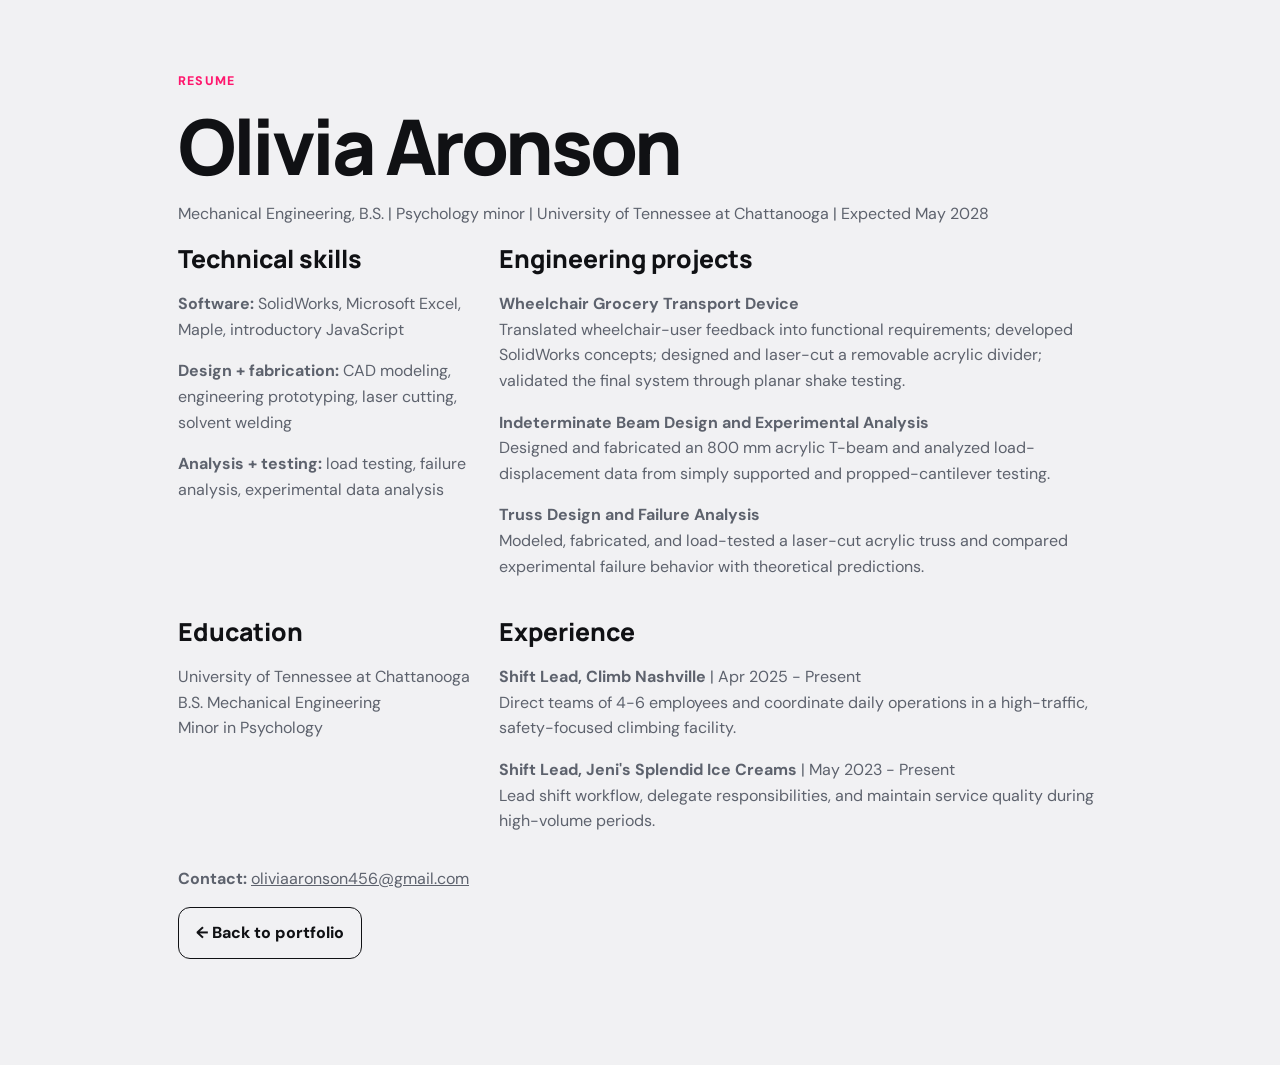
==== resume.html @ 7c4dc5d9 "Add portfolio resume page" ====
<!doctype html><html lang="en"><head><meta charset="utf-8"><meta name="viewport" content="width=device-width,initial-scale=1"><title>Resume | Olivia Aronson</title><link rel="preconnect" href="https://fonts.googleapis.com"><link rel="preconnect" href="https://fonts.gstatic.com" crossorigin><link href="https://fonts.googleapis.com/css2?family=DM+Sans:wght@400;500;600;700&family=Manrope:wght@500;600;700;800&display=swap" rel="stylesheet"><link rel="stylesheet" href="styles.css"></head><body><main class="page-shell"><p class="meta">Resume</p><h1>Olivia Aronson</h1><p>Mechanical Engineering, B.S. | Psychology minor | University of Tennessee at Chattanooga | Expected May 2028</p><div class="resume-grid"><section><h2>Technical skills</h2><p><b>Software:</b> SolidWorks, Microsoft Excel, Maple, introductory JavaScript</p><p><b>Design + fabrication:</b> CAD modeling, engineering prototyping, laser cutting, solvent welding</p><p><b>Analysis + testing:</b> load testing, failure analysis, experimental data analysis</p></section><section><h2>Engineering projects</h2><p><b>Wheelchair Grocery Transport Device</b><br>Translated wheelchair-user feedback into functional requirements; developed SolidWorks concepts; designed and laser-cut a removable acrylic divider; validated the final system through planar shake testing.</p><p><b>Indeterminate Beam Design and Experimental Analysis</b><br>Designed and fabricated an 800 mm acrylic T-beam and analyzed load-displacement data from simply supported and propped-cantilever testing.</p><p><b>Truss Design and Failure Analysis</b><br>Modeled, fabricated, and load-tested a laser-cut acrylic truss and compared experimental failure behavior with theoretical predictions.</p></section><section><h2>Education</h2><p>University of Tennessee at Chattanooga<br>B.S. Mechanical Engineering<br>Minor in Psychology</p></section><section><h2>Experience</h2><p><b>Shift Lead, Climb Nashville</b> | Apr 2025 - Present<br>Direct teams of 4-6 employees and coordinate daily operations in a high-traffic, safety-focused climbing facility.</p><p><b>Shift Lead, Jeni's Splendid Ice Creams</b> | May 2023 - Present<br>Lead shift workflow, delegate responsibilities, and maintain service quality during high-volume periods.</p></section></div><p><b>Contact:</b> <a href="mailto:oliviaaronson456@gmail.com">oliviaaronson456@gmail.com</a></p><p><a class="button secondary" href="index.html">← Back to portfolio</a></p></main></body></html>
---- styles.css ----
:root{--pink:#ff176d;--pink-dark:#d80055;--ink:#101114;--muted:#5d626d;--paper:#f1f1f3;--card:#fff;--line:#c9cbd1;--night:#14151a;--shadow:0 12px 34px rgba(22,22,28,.12);--radius:24px;--rail:126px}
*{box-sizing:border-box}html{scroll-behavior:smooth}body{margin:0;background:var(--paper);color:var(--ink);font:400 16px/1.6 "DM Sans",sans-serif}body.dark{--ink:#f7f7f8;--muted:#b6b7bd;--paper:#17181d;--card:#222329;--line:#3a3c44;--shadow:0 12px 36px rgba(0,0,0,.28)}img{display:block;max-width:100%}a{color:inherit}button{font:inherit}.skip{position:fixed;left:140px;top:-100px;background:#fff;padding:10px 16px;z-index:100}.skip:focus{top:10px}.rail{position:fixed;inset:0 auto 0 0;width:var(--rail);background:var(--pink);padding:24px 14px;display:flex;flex-direction:column;align-items:center;z-index:20;border-right:1px solid rgba(0,0,0,.18)}.mark{width:66px;height:66px;border-radius:19px;background:#fff;color:var(--pink);display:grid;place-items:center;font-family:Manrope,sans-serif;font-size:1.55rem;font-weight:800;text-decoration:none;box-shadow:0 7px 20px rgba(75,0,25,.18)}.rail nav{display:grid;width:100%;gap:7px;margin:auto 0}.rail nav a{border-radius:13px;padding:11px 5px;text-decoration:none;text-align:center;font-size:.74rem;font-weight:700;transition:.2s}.rail nav a span{display:block;font-size:.61rem;opacity:.63}.rail nav a:hover,.rail nav a.active,.rail nav a:focus-visible{background:#fff;color:#111}.theme-button{border:0;background:rgba(255,255,255,.22);color:#fff;border-radius:50%;width:40px;height:40px;cursor:pointer;font-size:1.25rem}.site-shell{margin-left:var(--rail)}.topline{height:72px;background:var(--card);border-bottom:1px solid var(--line);display:grid;grid-template-columns:1fr auto 1fr;align-items:center;padding:0 clamp(24px,5vw,76px);position:sticky;top:0;z-index:10}.topline a{text-decoration:none;font-weight:800}.topline p,.topline span{margin:0;font-size:.85rem;color:var(--muted)}.topline span{text-align:right}.section{width:min(1180px,calc(100% - 70px));margin:auto;padding:92px 0;scroll-margin-top:70px}.hero{min-height:calc(100vh - 72px);padding-top:70px;display:grid;grid-template-columns:1.25fr .75fr;grid-template-rows:1fr auto;gap:38px 70px;align-items:center}.kicker{text-transform:uppercase;letter-spacing:.14em;font-size:.73rem;font-weight:800;color:var(--pink);margin:0 0 13px}.hero h1,.section h2,.feature-card h3,.small-card h3{font-family:Manrope,sans-serif;letter-spacing:-.045em;line-height:1.04;margin:0}.hero h1{font-size:clamp(3rem,6.5vw,6.5rem);max-width:870px}.hero h1 em{color:var(--pink);font-style:normal}.hero-text{font-size:1.17rem;max-width:760px;color:var(--muted);margin:25px 0}.button-row{display:flex;gap:11px;flex-wrap:wrap;align-items:center;margin-top:25px}.button{display:inline-flex;align-items:center;gap:13px;padding:12px 17px;border-radius:12px;text-decoration:none;font-weight:800;border:1px solid var(--ink);cursor:pointer}.button.primary{background:var(--ink);color:var(--paper)}.button.secondary{background:transparent;color:var(--ink)}.button:hover{transform:translateY(-2px)}.hero-portrait{position:relative;max-width:390px;justify-self:end}.portrait-frame{background:var(--pink);padding:12px;border-radius:32px;transform:rotate(2deg);box-shadow:var(--shadow)}.portrait-frame img{border-radius:23px;aspect-ratio:4/5;object-fit:cover;object-position:center 30%}.hero-portrait>p{background:var(--card);border:1px solid var(--line);border-radius:15px;padding:13px 17px;position:absolute;left:-30px;bottom:15px;margin:0;box-shadow:var(--shadow);font-size:.83rem}.orbit{position:absolute;background:var(--card);border:1px solid var(--line);border-radius:999px;padding:7px 11px;font-weight:800;font-size:.72rem;box-shadow:var(--shadow)}.orbit-one{right:-22px;top:11%}.orbit-two{left:-28px;top:23%}.orbit-three{right:-18px;bottom:18%}.hero-strip{grid-column:1/-1;display:grid;grid-template-columns:repeat(4,1fr);border:1px solid var(--line);border-radius:16px;background:var(--card);overflow:hidden}.hero-strip span{padding:15px;text-align:center;font-size:.82rem;font-weight:700;border-right:1px solid var(--line)}.hero-strip span:last-child{border:0}.section-heading{display:grid;grid-template-columns:1.2fr .8fr;align-items:end;gap:32px;margin-bottom:38px}.section-heading .kicker{grid-column:1/-1;margin-bottom:-18px}.section-heading h2{font-size:clamp(2.35rem,5vw,4.5rem)}.section-heading>p:last-child{color:var(--muted);margin:0}.feature-card{background:var(--card);border-radius:var(--radius);overflow:hidden;display:grid;grid-template-columns:1fr 1fr;margin-bottom:24px;box-shadow:var(--shadow);border:1px solid rgba(0,0,0,.04)}.feature-card.reverse .feature-image{order:2}.feature-image img{width:100%;height:100%;min-height:620px;object-fit:cover}.feature-content{padding:44px}.card-label{font-size:.75rem;text-transform:uppercase;letter-spacing:.12em;color:var(--pink);font-weight:800;margin:0 0 12px}.card-label span{display:inline-grid;place-items:center;background:var(--pink);color:#fff;border-radius:50%;width:27px;height:27px;margin-right:5px}.feature-card h3{font-size:clamp(2rem,3.7vw,3.25rem)}.feature-content>p{color:var(--muted)}.stat-row{display:grid;grid-template-columns:repeat(3,1fr);gap:7px;margin:26px 0}.stat-row div{background:var(--paper);padding:14px 9px;border-radius:13px;text-align:center}.stat-row strong{display:block;color:var(--pink);font:800 1.35rem Manrope,sans-serif}.stat-row span{font-size:.7rem;color:var(--muted)}.text-link{border:0;padding:0;background:none;color:var(--ink);font-weight:800;text-decoration:underline;text-decoration-color:var(--pink);text-decoration-thickness:2px;text-underline-offset:4px;cursor:pointer}.expandable{display:grid;grid-template-rows:0fr;opacity:0;transition:grid-template-rows .35s ease,opacity .35s ease;margin-top:0}.expandable>*{overflow:hidden}.expandable.open{grid-template-rows:1fr;opacity:1;margin-top:20px}.expandable img{border-radius:15px;width:100%}.expandable ul{margin:0;padding-left:20px}.gallery-three.open{grid-template-columns:repeat(3,1fr);gap:8px}.gallery-three img{height:150px;object-fit:cover}.project-grid{display:grid;grid-template-columns:1fr 1fr;gap:24px}.small-card{background:var(--card);border-radius:var(--radius);overflow:hidden;box-shadow:var(--shadow)}.small-card>img{height:310px;width:100%;object-fit:cover}.small-card>div{padding:30px}.small-card h3{font-size:2rem}.small-card p:not(.card-label){color:var(--muted)}.number-art{min-height:310px;background:var(--pink)!important;color:#fff;display:grid;place-items:center;padding:0!important;font:800 clamp(5rem,10vw,8rem) Manrope,sans-serif}.number-art span{font-size:.45em}.analysis-section{width:100%;max-width:none;background:var(--night);color:#fff;padding-left:max(35px,calc((100% - 1110px)/2));padding-right:max(35px,calc((100% - 1110px)/2))}.analysis-section .section-heading>p:last-child,.analysis-card>p{color:#b8bac2}.analysis-grid{display:grid;grid-template-columns:1fr 1fr;gap:20px}.analysis-card{background:#23242b;border:1px solid #363842;border-radius:22px;padding:34px}.analysis-card h3{font:800 2rem Manrope,sans-serif;margin:12px 0}.analysis-icon{display:grid;place-items:center;width:52px;height:52px;border-radius:14px;background:var(--pink);font-weight:800}.analysis-card .button.secondary{color:#fff;border-color:#fff;margin-top:20px}.mini-chart{height:150px;display:flex;gap:10px;align-items:end;position:relative;margin:26px 0;border-left:1px solid #676973;border-bottom:1px solid #676973;padding:0 12px}.mini-chart i{width:13%;background:#ff4c8d;border-radius:7px 7px 0 0}.mini-chart b{position:absolute;left:8%;bottom:12%;height:2px;width:86%;background:#fff;transform:rotate(-30deg);transform-origin:left}.document-links{display:grid;gap:10px;margin-top:26px}.document-links a{display:flex;justify-content:space-between;gap:20px;padding:16px;border:1px solid #454751;border-radius:12px;text-decoration:none}.document-links a:hover{border-color:var(--pink)}.document-links span{color:#b8bac2;font-size:.82rem}.toolbelt{margin-top:20px;background:var(--pink);border-radius:18px;padding:20px 24px;display:flex;align-items:center;gap:26px}.toolbelt p{font-weight:800;min-width:max-content}.toolbelt div{display:flex;gap:8px;flex-wrap:wrap}.toolbelt span{background:#fff;color:#17181d;padding:6px 10px;border-radius:999px;font-size:.75rem;font-weight:700}.about-grid{display:grid;grid-template-columns:.8fr 1.2fr;gap:70px;align-items:center}.about-copy h2{font:800 clamp(2.4rem,5vw,4.5rem)/1.04 Manrope,sans-serif;letter-spacing:-.045em}.about-copy>p:not(.kicker){color:var(--muted)}.tiny-facts{display:grid;grid-template-columns:repeat(3,1fr);gap:9px;margin-top:28px}.tiny-facts span{background:var(--card);border-radius:13px;padding:13px;text-align:center;font-size:.74rem}.tiny-facts b{display:block;color:var(--pink);font:800 1.35rem Manrope,sans-serif}.climb-collage{display:grid;grid-template-columns:1fr 1fr;grid-template-rows:260px 260px;gap:10px}.climb-collage img{width:100%;height:100%;object-fit:cover;border-radius:18px}.climb-collage img:first-child{grid-row:1/3}.writing-card{background:var(--card);border:1px solid var(--line);border-radius:var(--radius);padding:55px;display:grid;grid-template-columns:1fr 1fr;gap:65px;align-items:center;box-shadow:var(--shadow)}.writing-card h2{font-size:clamp(2.4rem,5vw,4.7rem)}.writing-card>div>p:not(.kicker){color:var(--muted)}.writing-card blockquote{margin:0;padding-left:32px;border-left:6px solid var(--pink);font:500 clamp(1.7rem,3vw,2.6rem)/1.35 Georgia,serif}.contact-card{text-align:center;background:var(--pink);color:#fff;border-radius:var(--radius);padding:70px 25px}.contact-card .kicker{color:#fff}.contact-card h2{font-size:clamp(2.8rem,7vw,6rem)}.contact-card p{max-width:650px;margin:20px auto}.contact-card .button-row{justify-content:center}.contact-card .primary{background:#fff;color:#111;border-color:#fff}.contact-card .secondary{color:#fff;border-color:#fff}footer{padding:28px clamp(24px,5vw,76px);background:var(--card);border-top:1px solid var(--line);display:flex;justify-content:space-between;color:var(--muted);font-size:.8rem}dialog{width:min(700px,calc(100% - 24px));max-height:88vh;border:0;border-radius:24px;padding:42px;background:var(--card);color:var(--ink);box-shadow:0 25px 100px rgba(0,0,0,.4)}dialog::backdrop{background:rgba(10,10,14,.74);backdrop-filter:blur(7px)}.dialog-close{position:absolute;right:20px;top:15px;border:0;background:none;color:var(--ink);font-size:2rem;cursor:pointer}.poem{font:400 1.05rem/1.7 Georgia,serif}.poem span{margin-left:2rem}.poem em{color:var(--pink)}.toast{position:fixed;right:25px;bottom:25px;background:var(--ink);color:var(--paper);border-radius:10px;padding:10px 15px;font-weight:700;transform:translateY(100px);opacity:0;transition:.25s;z-index:100}.toast.show{transform:none;opacity:1}.reveal{opacity:0;transform:translateY(22px);transition:opacity .65s ease,transform .65s ease}.reveal.visible{opacity:1;transform:none}
@media(max-width:940px){:root{--rail:0px}.rail{position:sticky;top:0;width:100%;height:65px;flex-direction:row;padding:8px 12px}.mark{width:46px;height:46px;border-radius:13px;font-size:1.05rem;margin-right:8px}.rail nav{display:flex;overflow-x:auto;margin:0}.rail nav a{min-width:max-content;padding:7px 10px}.rail nav a span{display:none}.theme-button{margin-left:auto;flex:0 0 auto}.site-shell{margin-left:0}.topline{display:none}.hero{min-height:auto;padding-top:55px}.section{scroll-margin-top:65px}.feature-card{grid-template-columns:1fr}.feature-card.reverse .feature-image{order:0}.feature-image img{min-height:0;height:450px}.about-grid{gap:30px}.analysis-section{padding-left:35px;padding-right:35px}}
@media(max-width:700px){.section{width:min(100% - 24px,1180px);padding:65px 0}.hero{grid-template-columns:1fr}.hero-portrait{justify-self:center;max-width:310px}.hero-strip{grid-template-columns:1fr 1fr}.hero-strip span:nth-child(2){border-right:0}.hero-strip span:nth-child(-n+2){border-bottom:1px solid var(--line)}.section-heading{grid-template-columns:1fr}.section-heading .kicker{margin-bottom:-12px}.feature-content{padding:27px}.feature-image img{height:330px}.stat-row{grid-template-columns:1fr 1fr}.project-grid,.analysis-grid,.about-grid,.writing-card{grid-template-columns:1fr}.analysis-section{width:100%;padding-left:12px;padding-right:12px}.toolbelt{display:block}.climb-collage{grid-template-rows:210px 210px}.writing-card{padding:30px;gap:35px}.gallery-three.open{grid-template-columns:1fr}.gallery-three img{height:210px}.tiny-facts{grid-template-columns:1fr 1fr 1fr}footer{display:grid;gap:7px;text-align:center}.orbit{display:none}}
@media(prefers-reduced-motion:reduce){html{scroll-behavior:auto}.reveal{opacity:1;transform:none;transition:none}.button:hover{transform:none}}

/* portfolio refinements */
.beam-card>img{object-fit:contain;background:#f7f7f8;padding:18px}.louis-art{min-height:310px;background:linear-gradient(145deg,#ff176d,#d80055)!important;color:#fff;display:grid;place-items:center;padding:30px!important;text-align:center;font:800 1.35rem/1.15 Manrope,sans-serif;letter-spacing:.12em}.mini-chart b{bottom:6%;width:80%;transform:rotate(-25deg)}.analysis-grid{grid-template-columns:repeat(2,1fr)}
.page-shell{max-width:980px;margin:0 auto;padding:60px 28px 90px}.page-shell h1{font:800 clamp(2.7rem,6vw,5rem)/1 Manrope,sans-serif;letter-spacing:-.045em;margin:.2em 0}.page-shell h2{font:800 1.55rem Manrope,sans-serif;margin:2em 0 .5em}.page-shell p,.page-shell li{color:var(--muted)}.page-shell .meta{color:var(--pink);font-weight:800;text-transform:uppercase;letter-spacing:.1em;font-size:.78rem}.page-shell table{width:100%;border-collapse:collapse;margin:20px 0;background:var(--card)}.page-shell th,.page-shell td{text-align:left;padding:12px;border:1px solid var(--line);vertical-align:top}.page-shell th{background:var(--pink);color:#fff}.page-shell .callout{background:var(--card);border:1px solid var(--line);border-radius:18px;padding:22px;margin:24px 0}.resume-grid{display:grid;grid-template-columns:1fr 2fr;gap:20px}.resume-grid h2{margin-top:0}.sample-copy{font:400 1.05rem/1.75 Georgia,serif;color:var(--ink)!important;max-width:760px}.sample-copy p{color:var(--ink)}
@media(max-width:700px){.resume-grid{grid-template-columns:1fr}.analysis-grid{grid-template-columns:1fr}}
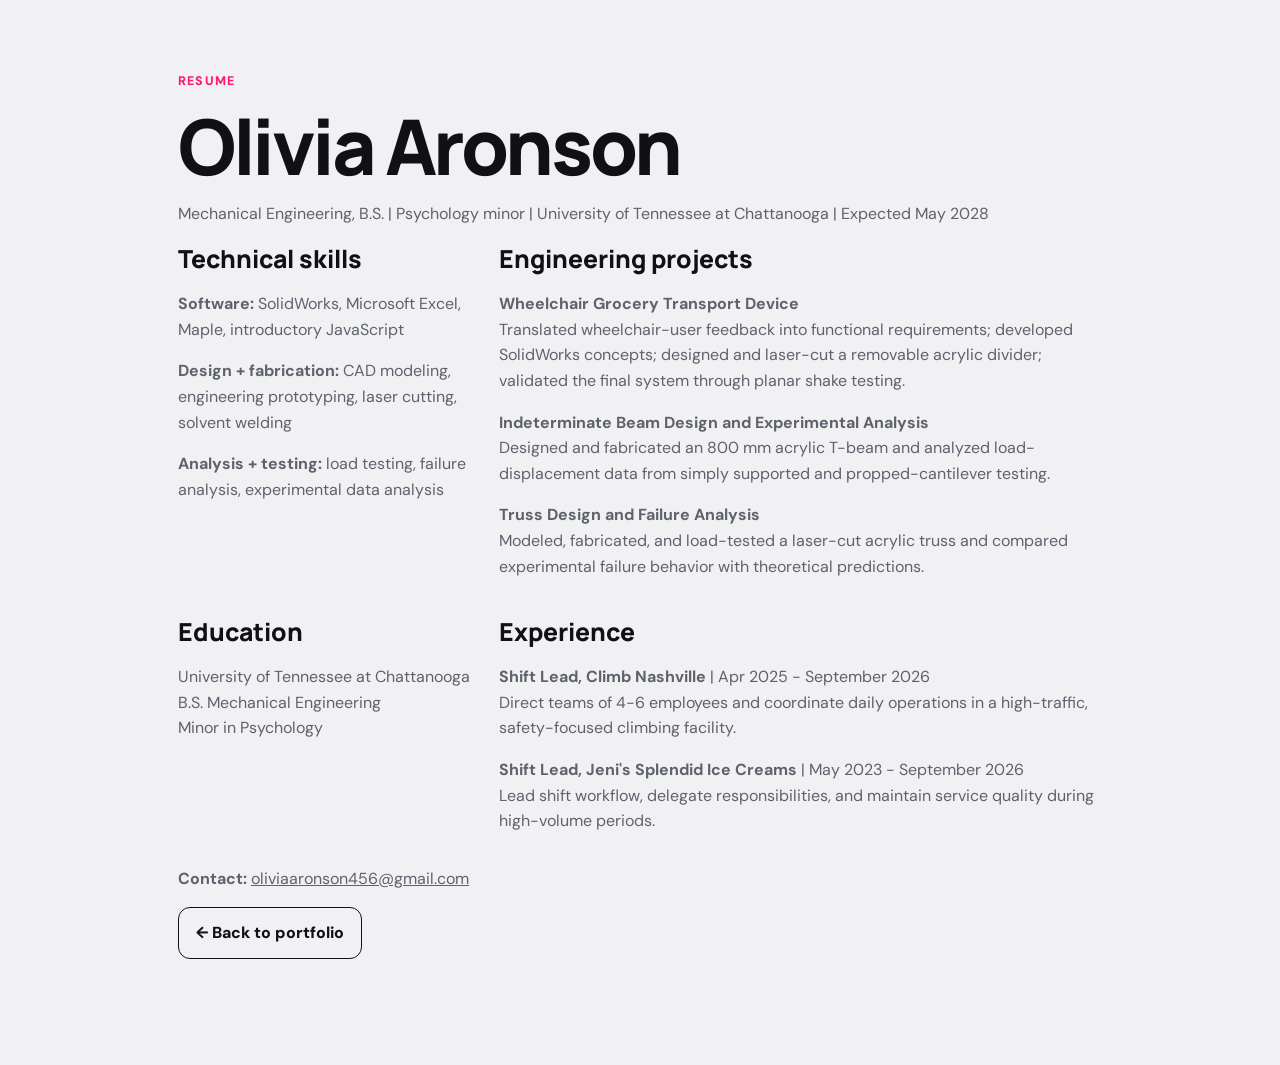
==== commit 20f8b042: "Revise experience dates in resume.html Updated experience dates for Climb Nashville and Jeni's Splen" ====
--- a/resume.html
+++ b/resume.html
@@ -1 +1 @@
-<!doctype html><html lang="en"><head><meta charset="utf-8"><meta name="viewport" content="width=device-width,initial-scale=1"><title>Resume | Olivia Aronson</title><link rel="preconnect" href="https://fonts.googleapis.com"><link rel="preconnect" href="https://fonts.gstatic.com" crossorigin><link href="https://fonts.googleapis.com/css2?family=DM+Sans:wght@400;500;600;700&family=Manrope:wght@500;600;700;800&display=swap" rel="stylesheet"><link rel="stylesheet" href="styles.css"></head><body><main class="page-shell"><p class="meta">Resume</p><h1>Olivia Aronson</h1><p>Mechanical Engineering, B.S. | Psychology minor | University of Tennessee at Chattanooga | Expected May 2028</p><div class="resume-grid"><section><h2>Technical skills</h2><p><b>Software:</b> SolidWorks, Microsoft Excel, Maple, introductory JavaScript</p><p><b>Design + fabrication:</b> CAD modeling, engineering prototyping, laser cutting, solvent welding</p><p><b>Analysis + testing:</b> load testing, failure analysis, experimental data analysis</p></section><section><h2>Engineering projects</h2><p><b>Wheelchair Grocery Transport Device</b><br>Translated wheelchair-user feedback into functional requirements; developed SolidWorks concepts; designed and laser-cut a removable acrylic divider; validated the final system through planar shake testing.</p><p><b>Indeterminate Beam Design and Experimental Analysis</b><br>Designed and fabricated an 800 mm acrylic T-beam and analyzed load-displacement data from simply supported and propped-cantilever testing.</p><p><b>Truss Design and Failure Analysis</b><br>Modeled, fabricated, and load-tested a laser-cut acrylic truss and compared experimental failure behavior with theoretical predictions.</p></section><section><h2>Education</h2><p>University of Tennessee at Chattanooga<br>B.S. Mechanical Engineering<br>Minor in Psychology</p></section><section><h2>Experience</h2><p><b>Shift Lead, Climb Nashville</b> | Apr 2025 - Present<br>Direct teams of 4-6 employees and coordinate daily operations in a high-traffic, safety-focused climbing facility.</p><p><b>Shift Lead, Jeni's Splendid Ice Creams</b> | May 2023 - Present<br>Lead shift workflow, delegate responsibilities, and maintain service quality during high-volume periods.</p></section></div><p><b>Contact:</b> <a href="mailto:oliviaaronson456@gmail.com">oliviaaronson456@gmail.com</a></p><p><a class="button secondary" href="index.html">← Back to portfolio</a></p></main></body></html>+<!doctype html><html lang="en"><head><meta charset="utf-8"><meta name="viewport" content="width=device-width,initial-scale=1"><title>Resume | Olivia Aronson</title><link rel="preconnect" href="https://fonts.googleapis.com"><link rel="preconnect" href="https://fonts.gstatic.com" crossorigin><link href="https://fonts.googleapis.com/css2?family=DM+Sans:wght@400;500;600;700&family=Manrope:wght@500;600;700;800&display=swap" rel="stylesheet"><link rel="stylesheet" href="styles.css"></head><body><main class="page-shell"><p class="meta">Resume</p><h1>Olivia Aronson</h1><p>Mechanical Engineering, B.S. | Psychology minor | University of Tennessee at Chattanooga | Expected May 2028</p><div class="resume-grid"><section><h2>Technical skills</h2><p><b>Software:</b> SolidWorks, Microsoft Excel, Maple, introductory JavaScript</p><p><b>Design + fabrication:</b> CAD modeling, engineering prototyping, laser cutting, solvent welding</p><p><b>Analysis + testing:</b> load testing, failure analysis, experimental data analysis</p></section><section><h2>Engineering projects</h2><p><b>Wheelchair Grocery Transport Device</b><br>Translated wheelchair-user feedback into functional requirements; developed SolidWorks concepts; designed and laser-cut a removable acrylic divider; validated the final system through planar shake testing.</p><p><b>Indeterminate Beam Design and Experimental Analysis</b><br>Designed and fabricated an 800 mm acrylic T-beam and analyzed load-displacement data from simply supported and propped-cantilever testing.</p><p><b>Truss Design and Failure Analysis</b><br>Modeled, fabricated, and load-tested a laser-cut acrylic truss and compared experimental failure behavior with theoretical predictions.</p></section><section><h2>Education</h2><p>University of Tennessee at Chattanooga<br>B.S. Mechanical Engineering<br>Minor in Psychology</p></section><section><h2>Experience</h2><p><b>Shift Lead, Climb Nashville</b> | Apr 2025 - September 2026<br>Direct teams of 4-6 employees and coordinate daily operations in a high-traffic, safety-focused climbing facility.</p><p><b>Shift Lead, Jeni's Splendid Ice Creams</b> | May 2023 - September 2026<br>Lead shift workflow, delegate responsibilities, and maintain service quality during high-volume periods.</p></section></div><p><b>Contact:</b> <a href="mailto:oliviaaronson456@gmail.com">oliviaaronson456@gmail.com</a></p><p><a class="button secondary" href="index.html">← Back to portfolio</a></p></main></body></html>
--- a/styles.css
+++ b/styles.css
@@ -1,10 +1,2027 @@
-:root{--pink:#ff176d;--pink-dark:#d80055;--ink:#101114;--muted:#5d626d;--paper:#f1f1f3;--card:#fff;--line:#c9cbd1;--night:#14151a;--shadow:0 12px 34px rgba(22,22,28,.12);--radius:24px;--rail:126px}
-*{box-sizing:border-box}html{scroll-behavior:smooth}body{margin:0;background:var(--paper);color:var(--ink);font:400 16px/1.6 "DM Sans",sans-serif}body.dark{--ink:#f7f7f8;--muted:#b6b7bd;--paper:#17181d;--card:#222329;--line:#3a3c44;--shadow:0 12px 36px rgba(0,0,0,.28)}img{display:block;max-width:100%}a{color:inherit}button{font:inherit}.skip{position:fixed;left:140px;top:-100px;background:#fff;padding:10px 16px;z-index:100}.skip:focus{top:10px}.rail{position:fixed;inset:0 auto 0 0;width:var(--rail);background:var(--pink);padding:24px 14px;display:flex;flex-direction:column;align-items:center;z-index:20;border-right:1px solid rgba(0,0,0,.18)}.mark{width:66px;height:66px;border-radius:19px;background:#fff;color:var(--pink);display:grid;place-items:center;font-family:Manrope,sans-serif;font-size:1.55rem;font-weight:800;text-decoration:none;box-shadow:0 7px 20px rgba(75,0,25,.18)}.rail nav{display:grid;width:100%;gap:7px;margin:auto 0}.rail nav a{border-radius:13px;padding:11px 5px;text-decoration:none;text-align:center;font-size:.74rem;font-weight:700;transition:.2s}.rail nav a span{display:block;font-size:.61rem;opacity:.63}.rail nav a:hover,.rail nav a.active,.rail nav a:focus-visible{background:#fff;color:#111}.theme-button{border:0;background:rgba(255,255,255,.22);color:#fff;border-radius:50%;width:40px;height:40px;cursor:pointer;font-size:1.25rem}.site-shell{margin-left:var(--rail)}.topline{height:72px;background:var(--card);border-bottom:1px solid var(--line);display:grid;grid-template-columns:1fr auto 1fr;align-items:center;padding:0 clamp(24px,5vw,76px);position:sticky;top:0;z-index:10}.topline a{text-decoration:none;font-weight:800}.topline p,.topline span{margin:0;font-size:.85rem;color:var(--muted)}.topline span{text-align:right}.section{width:min(1180px,calc(100% - 70px));margin:auto;padding:92px 0;scroll-margin-top:70px}.hero{min-height:calc(100vh - 72px);padding-top:70px;display:grid;grid-template-columns:1.25fr .75fr;grid-template-rows:1fr auto;gap:38px 70px;align-items:center}.kicker{text-transform:uppercase;letter-spacing:.14em;font-size:.73rem;font-weight:800;color:var(--pink);margin:0 0 13px}.hero h1,.section h2,.feature-card h3,.small-card h3{font-family:Manrope,sans-serif;letter-spacing:-.045em;line-height:1.04;margin:0}.hero h1{font-size:clamp(3rem,6.5vw,6.5rem);max-width:870px}.hero h1 em{color:var(--pink);font-style:normal}.hero-text{font-size:1.17rem;max-width:760px;color:var(--muted);margin:25px 0}.button-row{display:flex;gap:11px;flex-wrap:wrap;align-items:center;margin-top:25px}.button{display:inline-flex;align-items:center;gap:13px;padding:12px 17px;border-radius:12px;text-decoration:none;font-weight:800;border:1px solid var(--ink);cursor:pointer}.button.primary{background:var(--ink);color:var(--paper)}.button.secondary{background:transparent;color:var(--ink)}.button:hover{transform:translateY(-2px)}.hero-portrait{position:relative;max-width:390px;justify-self:end}.portrait-frame{background:var(--pink);padding:12px;border-radius:32px;transform:rotate(2deg);box-shadow:var(--shadow)}.portrait-frame img{border-radius:23px;aspect-ratio:4/5;object-fit:cover;object-position:center 30%}.hero-portrait>p{background:var(--card);border:1px solid var(--line);border-radius:15px;padding:13px 17px;position:absolute;left:-30px;bottom:15px;margin:0;box-shadow:var(--shadow);font-size:.83rem}.orbit{position:absolute;background:var(--card);border:1px solid var(--line);border-radius:999px;padding:7px 11px;font-weight:800;font-size:.72rem;box-shadow:var(--shadow)}.orbit-one{right:-22px;top:11%}.orbit-two{left:-28px;top:23%}.orbit-three{right:-18px;bottom:18%}.hero-strip{grid-column:1/-1;display:grid;grid-template-columns:repeat(4,1fr);border:1px solid var(--line);border-radius:16px;background:var(--card);overflow:hidden}.hero-strip span{padding:15px;text-align:center;font-size:.82rem;font-weight:700;border-right:1px solid var(--line)}.hero-strip span:last-child{border:0}.section-heading{display:grid;grid-template-columns:1.2fr .8fr;align-items:end;gap:32px;margin-bottom:38px}.section-heading .kicker{grid-column:1/-1;margin-bottom:-18px}.section-heading h2{font-size:clamp(2.35rem,5vw,4.5rem)}.section-heading>p:last-child{color:var(--muted);margin:0}.feature-card{background:var(--card);border-radius:var(--radius);overflow:hidden;display:grid;grid-template-columns:1fr 1fr;margin-bottom:24px;box-shadow:var(--shadow);border:1px solid rgba(0,0,0,.04)}.feature-card.reverse .feature-image{order:2}.feature-image img{width:100%;height:100%;min-height:620px;object-fit:cover}.feature-content{padding:44px}.card-label{font-size:.75rem;text-transform:uppercase;letter-spacing:.12em;color:var(--pink);font-weight:800;margin:0 0 12px}.card-label span{display:inline-grid;place-items:center;background:var(--pink);color:#fff;border-radius:50%;width:27px;height:27px;margin-right:5px}.feature-card h3{font-size:clamp(2rem,3.7vw,3.25rem)}.feature-content>p{color:var(--muted)}.stat-row{display:grid;grid-template-columns:repeat(3,1fr);gap:7px;margin:26px 0}.stat-row div{background:var(--paper);padding:14px 9px;border-radius:13px;text-align:center}.stat-row strong{display:block;color:var(--pink);font:800 1.35rem Manrope,sans-serif}.stat-row span{font-size:.7rem;color:var(--muted)}.text-link{border:0;padding:0;background:none;color:var(--ink);font-weight:800;text-decoration:underline;text-decoration-color:var(--pink);text-decoration-thickness:2px;text-underline-offset:4px;cursor:pointer}.expandable{display:grid;grid-template-rows:0fr;opacity:0;transition:grid-template-rows .35s ease,opacity .35s ease;margin-top:0}.expandable>*{overflow:hidden}.expandable.open{grid-template-rows:1fr;opacity:1;margin-top:20px}.expandable img{border-radius:15px;width:100%}.expandable ul{margin:0;padding-left:20px}.gallery-three.open{grid-template-columns:repeat(3,1fr);gap:8px}.gallery-three img{height:150px;object-fit:cover}.project-grid{display:grid;grid-template-columns:1fr 1fr;gap:24px}.small-card{background:var(--card);border-radius:var(--radius);overflow:hidden;box-shadow:var(--shadow)}.small-card>img{height:310px;width:100%;object-fit:cover}.small-card>div{padding:30px}.small-card h3{font-size:2rem}.small-card p:not(.card-label){color:var(--muted)}.number-art{min-height:310px;background:var(--pink)!important;color:#fff;display:grid;place-items:center;padding:0!important;font:800 clamp(5rem,10vw,8rem) Manrope,sans-serif}.number-art span{font-size:.45em}.analysis-section{width:100%;max-width:none;background:var(--night);color:#fff;padding-left:max(35px,calc((100% - 1110px)/2));padding-right:max(35px,calc((100% - 1110px)/2))}.analysis-section .section-heading>p:last-child,.analysis-card>p{color:#b8bac2}.analysis-grid{display:grid;grid-template-columns:1fr 1fr;gap:20px}.analysis-card{background:#23242b;border:1px solid #363842;border-radius:22px;padding:34px}.analysis-card h3{font:800 2rem Manrope,sans-serif;margin:12px 0}.analysis-icon{display:grid;place-items:center;width:52px;height:52px;border-radius:14px;background:var(--pink);font-weight:800}.analysis-card .button.secondary{color:#fff;border-color:#fff;margin-top:20px}.mini-chart{height:150px;display:flex;gap:10px;align-items:end;position:relative;margin:26px 0;border-left:1px solid #676973;border-bottom:1px solid #676973;padding:0 12px}.mini-chart i{width:13%;background:#ff4c8d;border-radius:7px 7px 0 0}.mini-chart b{position:absolute;left:8%;bottom:12%;height:2px;width:86%;background:#fff;transform:rotate(-30deg);transform-origin:left}.document-links{display:grid;gap:10px;margin-top:26px}.document-links a{display:flex;justify-content:space-between;gap:20px;padding:16px;border:1px solid #454751;border-radius:12px;text-decoration:none}.document-links a:hover{border-color:var(--pink)}.document-links span{color:#b8bac2;font-size:.82rem}.toolbelt{margin-top:20px;background:var(--pink);border-radius:18px;padding:20px 24px;display:flex;align-items:center;gap:26px}.toolbelt p{font-weight:800;min-width:max-content}.toolbelt div{display:flex;gap:8px;flex-wrap:wrap}.toolbelt span{background:#fff;color:#17181d;padding:6px 10px;border-radius:999px;font-size:.75rem;font-weight:700}.about-grid{display:grid;grid-template-columns:.8fr 1.2fr;gap:70px;align-items:center}.about-copy h2{font:800 clamp(2.4rem,5vw,4.5rem)/1.04 Manrope,sans-serif;letter-spacing:-.045em}.about-copy>p:not(.kicker){color:var(--muted)}.tiny-facts{display:grid;grid-template-columns:repeat(3,1fr);gap:9px;margin-top:28px}.tiny-facts span{background:var(--card);border-radius:13px;padding:13px;text-align:center;font-size:.74rem}.tiny-facts b{display:block;color:var(--pink);font:800 1.35rem Manrope,sans-serif}.climb-collage{display:grid;grid-template-columns:1fr 1fr;grid-template-rows:260px 260px;gap:10px}.climb-collage img{width:100%;height:100%;object-fit:cover;border-radius:18px}.climb-collage img:first-child{grid-row:1/3}.writing-card{background:var(--card);border:1px solid var(--line);border-radius:var(--radius);padding:55px;display:grid;grid-template-columns:1fr 1fr;gap:65px;align-items:center;box-shadow:var(--shadow)}.writing-card h2{font-size:clamp(2.4rem,5vw,4.7rem)}.writing-card>div>p:not(.kicker){color:var(--muted)}.writing-card blockquote{margin:0;padding-left:32px;border-left:6px solid var(--pink);font:500 clamp(1.7rem,3vw,2.6rem)/1.35 Georgia,serif}.contact-card{text-align:center;background:var(--pink);color:#fff;border-radius:var(--radius);padding:70px 25px}.contact-card .kicker{color:#fff}.contact-card h2{font-size:clamp(2.8rem,7vw,6rem)}.contact-card p{max-width:650px;margin:20px auto}.contact-card .button-row{justify-content:center}.contact-card .primary{background:#fff;color:#111;border-color:#fff}.contact-card .secondary{color:#fff;border-color:#fff}footer{padding:28px clamp(24px,5vw,76px);background:var(--card);border-top:1px solid var(--line);display:flex;justify-content:space-between;color:var(--muted);font-size:.8rem}dialog{width:min(700px,calc(100% - 24px));max-height:88vh;border:0;border-radius:24px;padding:42px;background:var(--card);color:var(--ink);box-shadow:0 25px 100px rgba(0,0,0,.4)}dialog::backdrop{background:rgba(10,10,14,.74);backdrop-filter:blur(7px)}.dialog-close{position:absolute;right:20px;top:15px;border:0;background:none;color:var(--ink);font-size:2rem;cursor:pointer}.poem{font:400 1.05rem/1.7 Georgia,serif}.poem span{margin-left:2rem}.poem em{color:var(--pink)}.toast{position:fixed;right:25px;bottom:25px;background:var(--ink);color:var(--paper);border-radius:10px;padding:10px 15px;font-weight:700;transform:translateY(100px);opacity:0;transition:.25s;z-index:100}.toast.show{transform:none;opacity:1}.reveal{opacity:0;transform:translateY(22px);transition:opacity .65s ease,transform .65s ease}.reveal.visible{opacity:1;transform:none}
-@media(max-width:940px){:root{--rail:0px}.rail{position:sticky;top:0;width:100%;height:65px;flex-direction:row;padding:8px 12px}.mark{width:46px;height:46px;border-radius:13px;font-size:1.05rem;margin-right:8px}.rail nav{display:flex;overflow-x:auto;margin:0}.rail nav a{min-width:max-content;padding:7px 10px}.rail nav a span{display:none}.theme-button{margin-left:auto;flex:0 0 auto}.site-shell{margin-left:0}.topline{display:none}.hero{min-height:auto;padding-top:55px}.section{scroll-margin-top:65px}.feature-card{grid-template-columns:1fr}.feature-card.reverse .feature-image{order:0}.feature-image img{min-height:0;height:450px}.about-grid{gap:30px}.analysis-section{padding-left:35px;padding-right:35px}}
-@media(max-width:700px){.section{width:min(100% - 24px,1180px);padding:65px 0}.hero{grid-template-columns:1fr}.hero-portrait{justify-self:center;max-width:310px}.hero-strip{grid-template-columns:1fr 1fr}.hero-strip span:nth-child(2){border-right:0}.hero-strip span:nth-child(-n+2){border-bottom:1px solid var(--line)}.section-heading{grid-template-columns:1fr}.section-heading .kicker{margin-bottom:-12px}.feature-content{padding:27px}.feature-image img{height:330px}.stat-row{grid-template-columns:1fr 1fr}.project-grid,.analysis-grid,.about-grid,.writing-card{grid-template-columns:1fr}.analysis-section{width:100%;padding-left:12px;padding-right:12px}.toolbelt{display:block}.climb-collage{grid-template-rows:210px 210px}.writing-card{padding:30px;gap:35px}.gallery-three.open{grid-template-columns:1fr}.gallery-three img{height:210px}.tiny-facts{grid-template-columns:1fr 1fr 1fr}footer{display:grid;gap:7px;text-align:center}.orbit{display:none}}
-@media(prefers-reduced-motion:reduce){html{scroll-behavior:auto}.reveal{opacity:1;transform:none;transition:none}.button:hover{transform:none}}
+/* 1. Site settings and shared elements */
+:root {
+  --pink: #ff176d;
+  --pink-dark: #d80055;
+  --ink: #101114;
+  --muted: #5d626d;
+  --paper: #f1f1f3;
+  --card: #fff;
+  --line: #c9cbd1;
+  --night: #14151a;
+  --shadow: 0 12px 34px rgba(22, 22, 28, 0.12);
+  --radius: 24px;
+  --rail: 126px;
+}
+* {
+  box-sizing: border-box;
+}
+html {
+  scroll-behavior: smooth;
+}
+body {
+  margin: 0;
+  background: var(--paper);
+  color: var(--ink);
+  font:
+    400 16px/1.6 "DM Sans",
+    sans-serif;
+}
+body.dark {
+  --ink: #f7f7f8;
+  --muted: #b6b7bd;
+  --paper: #17181d;
+  --card: #222329;
+  --line: #3a3c44;
+  --shadow: 0 12px 36px rgba(0, 0, 0, 0.28);
+}
+img {
+  display: block;
+  max-width: 100%;
+}
+a {
+  color: inherit;
+}
+button {
+  font: inherit;
+}
+.skip {
+  position: fixed;
+  left: 140px;
+  top: -100px;
+  background: #fff;
+  padding: 10px 16px;
+  z-index: 100;
+}
+.skip:focus {
+  top: 10px;
+}
+.rail {
+  position: fixed;
+  inset: 0 auto 0 0;
+  width: var(--rail);
+  background: var(--pink);
+  padding: 24px 14px;
+  display: flex;
+  flex-direction: column;
+  align-items: center;
+  z-index: 20;
+  border-right: 1px solid rgba(0, 0, 0, 0.18);
+}
+.mark {
+  width: 66px;
+  height: 66px;
+  border-radius: 19px;
+  background: #fff;
+  color: var(--pink);
+  display: grid;
+  place-items: center;
+  font-family: Manrope, sans-serif;
+  font-size: 1.55rem;
+  font-weight: 800;
+  text-decoration: none;
+  box-shadow: 0 7px 20px rgba(75, 0, 25, 0.18);
+}
+.rail nav {
+  display: grid;
+  width: 100%;
+  gap: 7px;
+  margin: auto 0;
+}
+.rail nav a {
+  border-radius: 13px;
+  padding: 11px 5px;
+  text-decoration: none;
+  text-align: center;
+  font-size: 0.74rem;
+  font-weight: 700;
+  transition: 0.2s;
+}
+.rail nav a span {
+  display: block;
+  font-size: 0.61rem;
+  opacity: 0.63;
+}
+.rail nav a:hover,
+.rail nav a.active,
+.rail nav a:focus-visible {
+  background: #fff;
+  color: #111;
+}
+.theme-button {
+  border: 0;
+  background: rgba(255, 255, 255, 0.22);
+  color: #fff;
+  border-radius: 50%;
+  width: 40px;
+  height: 40px;
+  cursor: pointer;
+  font-size: 1.25rem;
+}
+.site-shell {
+  margin-left: var(--rail);
+}
+.topline {
+  height: 72px;
+  background: var(--card);
+  border-bottom: 1px solid var(--line);
+  display: grid;
+  grid-template-columns: 1fr auto 1fr;
+  align-items: center;
+  padding: 0 clamp(24px, 5vw, 76px);
+  position: sticky;
+  top: 0;
+  z-index: 10;
+}
+.topline a {
+  text-decoration: none;
+  font-weight: 800;
+}
+.topline p,
+.topline span {
+  margin: 0;
+  font-size: 0.85rem;
+  color: var(--muted);
+}
+.topline span {
+  text-align: right;
+}
+.section {
+  width: min(1180px, calc(100% - 70px));
+  margin: auto;
+  padding: 92px 0;
+  scroll-margin-top: 70px;
+}
+.hero {
+  min-height: calc(100vh - 72px);
+  padding-top: 70px;
+  display: grid;
+  grid-template-columns: 1.25fr 0.75fr;
+  grid-template-rows: 1fr auto;
+  gap: 38px 70px;
+  align-items: center;
+}
+.kicker {
+  text-transform: uppercase;
+  letter-spacing: 0.14em;
+  font-size: 0.73rem;
+  font-weight: 800;
+  color: var(--pink);
+  margin: 0 0 13px;
+}
+.hero h1,
+.section h2,
+.feature-card h3,
+.small-card h3 {
+  font-family: Manrope, sans-serif;
+  letter-spacing: -0.045em;
+  line-height: 1.04;
+  margin: 0;
+}
+.hero h1 {
+  font-size: clamp(3rem, 6.5vw, 6.5rem);
+  max-width: 870px;
+}
+.hero h1 em {
+  color: var(--pink);
+  font-style: normal;
+}
+.hero-text {
+  font-size: 1.17rem;
+  max-width: 760px;
+  color: var(--muted);
+  margin: 25px 0;
+}
+.button-row {
+  display: flex;
+  gap: 11px;
+  flex-wrap: wrap;
+  align-items: center;
+  margin-top: 25px;
+}
+.button {
+  display: inline-flex;
+  align-items: center;
+  gap: 13px;
+  padding: 12px 17px;
+  border-radius: 12px;
+  text-decoration: none;
+  font-weight: 800;
+  border: 1px solid var(--ink);
+  cursor: pointer;
+}
+.button.primary {
+  background: var(--ink);
+  color: var(--paper);
+}
+.button.secondary {
+  background: transparent;
+  color: var(--ink);
+}
+.button:hover {
+  transform: translateY(-2px);
+}
+.hero-portrait {
+  position: relative;
+  max-width: 390px;
+  justify-self: end;
+}
+.portrait-frame {
+  background: var(--pink);
+  padding: 12px;
+  border-radius: 32px;
+  transform: rotate(2deg);
+  box-shadow: var(--shadow);
+}
+.portrait-frame img {
+  border-radius: 23px;
+  aspect-ratio: 4/5;
+  object-fit: cover;
+  object-position: center 30%;
+}
+.hero-portrait > p {
+  background: var(--card);
+  border: 1px solid var(--line);
+  border-radius: 15px;
+  padding: 13px 17px;
+  position: absolute;
+  left: -30px;
+  bottom: 15px;
+  margin: 0;
+  box-shadow: var(--shadow);
+  font-size: 0.83rem;
+}
+.orbit {
+  position: absolute;
+  background: var(--card);
+  border: 1px solid var(--line);
+  border-radius: 999px;
+  padding: 7px 11px;
+  font-weight: 800;
+  font-size: 0.72rem;
+  box-shadow: var(--shadow);
+}
+.orbit-one {
+  right: -22px;
+  top: 11%;
+}
+.orbit-two {
+  left: -28px;
+  top: 23%;
+}
+.orbit-three {
+  right: -18px;
+  bottom: 18%;
+}
+.hero-strip {
+  grid-column: 1/-1;
+  display: grid;
+  grid-template-columns: repeat(4, 1fr);
+  border: 1px solid var(--line);
+  border-radius: 16px;
+  background: var(--card);
+  overflow: hidden;
+}
+.hero-strip span {
+  padding: 15px;
+  text-align: center;
+  font-size: 0.82rem;
+  font-weight: 700;
+  border-right: 1px solid var(--line);
+}
+.hero-strip span:last-child {
+  border: 0;
+}
+.section-heading {
+  display: grid;
+  grid-template-columns: 1.2fr 0.8fr;
+  align-items: end;
+  gap: 32px;
+  margin-bottom: 38px;
+}
+.section-heading .kicker {
+  grid-column: 1/-1;
+  margin-bottom: -18px;
+}
+.section-heading h2 {
+  font-size: clamp(2.35rem, 5vw, 4.5rem);
+}
+.section-heading > p:last-child {
+  color: var(--muted);
+  margin: 0;
+}
+/* 2. Engineering personality quiz */
+.quiz-section {
+  padding-top: 56px;
+  padding-bottom: 56px;
+}
+.quiz-heading,
+.prompt-heading {
+  display: grid;
+  grid-template-columns: 1.15fr 0.85fr;
+  gap: 40px;
+  align-items: end;
+  margin-bottom: 28px;
+}
+.quiz-heading h2,
+.prompt-heading h2 {
+  margin: 0;
+  font:
+    800 clamp(2.4rem, 5vw, 4.6rem) / 1.03 Manrope,
+    sans-serif;
+  letter-spacing: -0.045em;
+}
+.quiz-heading > p,
+.prompt-heading > p {
+  margin: 0;
+  color: var(--muted);
+  font-size: 1.05rem;
+}
+.quiz-card {
+  min-height: 390px;
+  background: var(--card);
+  border: 1px solid var(--line);
+  border-radius: var(--radius);
+  padding: 34px;
+  box-shadow: var(--shadow);
+}
+.quiz-progress {
+  display: grid;
+  grid-template-columns: max-content 1fr;
+  align-items: center;
+  gap: 18px;
+  color: var(--muted);
+  font-size: 0.74rem;
+  font-weight: 800;
+  letter-spacing: 0.08em;
+  text-transform: uppercase;
+}
+.quiz-progress-track {
+  height: 7px;
+  background: var(--paper);
+  border-radius: 99px;
+  overflow: hidden;
+}
+.quiz-progress-track i {
+  display: block;
+  height: 100%;
+  width: 25%;
+  background: var(--pink);
+  border-radius: inherit;
+  transition: width 0.25s ease;
+}
+.quiz-question {
+  margin: 42px 0 25px;
+  font:
+    800 clamp(1.8rem, 3.5vw, 3rem) / 1.1 Manrope,
+    sans-serif;
+  letter-spacing: -0.035em;
+}
+.quiz-answers {
+  display: grid;
+  grid-template-columns: 1fr 1fr;
+  gap: 10px;
+}
+.quiz-answers button {
+  border: 1px solid var(--line);
+  border-radius: 13px;
+  padding: 14px;
+  background: var(--paper);
+  color: var(--ink);
+  text-align: left;
+  cursor: pointer;
+  font-weight: 700;
+  transition: 0.18s;
+}
+.quiz-answers button span {
+  display: inline-grid;
+  place-items: center;
+  width: 27px;
+  height: 27px;
+  margin-right: 10px;
+  border-radius: 50%;
+  background: var(--card);
+  color: var(--pink);
+  font-size: 0.7rem;
+}
+.quiz-answers button:hover,
+.quiz-answers button:focus-visible {
+  border-color: var(--pink);
+  transform: translateY(-2px);
+  outline: none;
+}
+.quiz-result {
+  min-height: 280px;
+  display: grid;
+  place-items: center;
+  align-content: center;
+  text-align: center;
+}
+.quiz-result > span {
+  color: var(--pink);
+  font:
+    800 3rem/1 Manrope,
+    sans-serif;
+}
+.quiz-result > p:first-of-type {
+  margin: 14px 0 4px;
+  color: var(--pink);
+  font-size: 0.68rem;
+  font-weight: 800;
+  letter-spacing: 0.14em;
+}
+.quiz-result h3 {
+  margin: 0;
+  font:
+    800 clamp(2.4rem, 5vw, 4.8rem) / 1 Manrope,
+    sans-serif;
+  letter-spacing: -0.05em;
+}
+.quiz-result h3 + p {
+  max-width: 650px;
+  color: var(--muted);
+}
+.quiz-result button {
+  border: 0;
+  border-radius: 11px;
+  padding: 10px 15px;
+  background: var(--pink);
+  color: #fff;
+  font-weight: 800;
+  cursor: pointer;
+}
+@media (max-width: 700px) {
+  .quiz-heading,
+  .prompt-heading {
+    grid-template-columns: 1fr;
+    gap: 12px;
+  }
+  .quiz-card {
+    padding: 24px 16px;
+  }
+  .quiz-progress {
+    grid-template-columns: 1fr;
+    gap: 8px;
+  }
+  .quiz-question {
+    margin-top: 30px;
+  }
+  .quiz-answers {
+    grid-template-columns: 1fr;
+  }
+}
+@media (prefers-reduced-motion: reduce) {
+  .quiz-progress-track i,
+  .quiz-answers button {
+    transition: none;
+  }
+}
 
-/* portfolio refinements */
-.beam-card>img{object-fit:contain;background:#f7f7f8;padding:18px}.louis-art{min-height:310px;background:linear-gradient(145deg,#ff176d,#d80055)!important;color:#fff;display:grid;place-items:center;padding:30px!important;text-align:center;font:800 1.35rem/1.15 Manrope,sans-serif;letter-spacing:.12em}.mini-chart b{bottom:6%;width:80%;transform:rotate(-25deg)}.analysis-grid{grid-template-columns:repeat(2,1fr)}
-.page-shell{max-width:980px;margin:0 auto;padding:60px 28px 90px}.page-shell h1{font:800 clamp(2.7rem,6vw,5rem)/1 Manrope,sans-serif;letter-spacing:-.045em;margin:.2em 0}.page-shell h2{font:800 1.55rem Manrope,sans-serif;margin:2em 0 .5em}.page-shell p,.page-shell li{color:var(--muted)}.page-shell .meta{color:var(--pink);font-weight:800;text-transform:uppercase;letter-spacing:.1em;font-size:.78rem}.page-shell table{width:100%;border-collapse:collapse;margin:20px 0;background:var(--card)}.page-shell th,.page-shell td{text-align:left;padding:12px;border:1px solid var(--line);vertical-align:top}.page-shell th{background:var(--pink);color:#fff}.page-shell .callout{background:var(--card);border:1px solid var(--line);border-radius:18px;padding:22px;margin:24px 0}.resume-grid{display:grid;grid-template-columns:1fr 2fr;gap:20px}.resume-grid h2{margin-top:0}.sample-copy{font:400 1.05rem/1.75 Georgia,serif;color:var(--ink)!important;max-width:760px}.sample-copy p{color:var(--ink)}
-@media(max-width:700px){.resume-grid{grid-template-columns:1fr}.analysis-grid{grid-template-columns:1fr}}
+/* 3. Engineering projects */
+.feature-card {
+  background: var(--card);
+  border-radius: var(--radius);
+  overflow: hidden;
+  display: grid;
+  grid-template-columns: 1fr 1fr;
+  margin-bottom: 24px;
+  box-shadow: var(--shadow);
+  border: 1px solid rgba(0, 0, 0, 0.04);
+}
+.feature-card.reverse .feature-image {
+  order: 2;
+}
+.feature-image img {
+  width: 100%;
+  height: 100%;
+  min-height: 620px;
+  object-fit: cover;
+}
+.feature-content {
+  padding: 44px;
+}
+.card-label {
+  font-size: 0.75rem;
+  text-transform: uppercase;
+  letter-spacing: 0.12em;
+  color: var(--pink);
+  font-weight: 800;
+  margin: 0 0 12px;
+}
+.card-label span {
+  display: inline-grid;
+  place-items: center;
+  background: var(--pink);
+  color: #fff;
+  border-radius: 50%;
+  width: 27px;
+  height: 27px;
+  margin-right: 5px;
+}
+.feature-card h3 {
+  font-size: clamp(2rem, 3.7vw, 3.25rem);
+}
+.feature-content > p {
+  color: var(--muted);
+}
+.stat-row {
+  display: grid;
+  grid-template-columns: repeat(3, 1fr);
+  gap: 7px;
+  margin: 26px 0;
+}
+.stat-row div {
+  background: var(--paper);
+  padding: 14px 9px;
+  border-radius: 13px;
+  text-align: center;
+}
+.stat-row strong {
+  display: block;
+  color: var(--pink);
+  font:
+    800 1.35rem Manrope,
+    sans-serif;
+}
+.stat-row span {
+  font-size: 0.7rem;
+  color: var(--muted);
+}
+.text-link {
+  border: 0;
+  padding: 0;
+  background: none;
+  color: var(--ink);
+  font-weight: 800;
+  text-decoration: underline;
+  text-decoration-color: var(--pink);
+  text-decoration-thickness: 2px;
+  text-underline-offset: 4px;
+  cursor: pointer;
+}
+.expandable {
+  display: grid;
+  grid-template-rows: 0fr;
+  opacity: 0;
+  transition:
+    grid-template-rows 0.35s ease,
+    opacity 0.35s ease;
+  margin-top: 0;
+}
+.expandable > * {
+  overflow: hidden;
+}
+.expandable.open {
+  grid-template-rows: 1fr;
+  opacity: 1;
+  margin-top: 20px;
+}
+.expandable img {
+  border-radius: 15px;
+  width: 100%;
+}
+.expandable ul {
+  margin: 0;
+  padding-left: 20px;
+}
+.gallery-three.open {
+  grid-template-columns: repeat(3, 1fr);
+  gap: 8px;
+}
+.gallery-three img {
+  height: 150px;
+  object-fit: cover;
+}
+.project-grid {
+  display: grid;
+  grid-template-columns: 1fr 1fr;
+  gap: 24px;
+}
+.small-card {
+  background: var(--card);
+  border-radius: var(--radius);
+  overflow: hidden;
+  box-shadow: var(--shadow);
+}
+.small-card > img {
+  height: 310px;
+  width: 100%;
+  object-fit: cover;
+}
+.small-card > div {
+  padding: 30px;
+}
+.small-card h3 {
+  font-size: 2rem;
+}
+.small-card p:not(.card-label) {
+  color: var(--muted);
+}
+.number-art {
+  min-height: 310px;
+  background: var(--pink) !important;
+  color: #fff;
+  display: grid;
+  place-items: center;
+  padding: 0 !important;
+  font:
+    800 clamp(5rem, 10vw, 8rem) Manrope,
+    sans-serif;
+}
+.number-art span {
+  font-size: 0.45em;
+}
+/* 4. Analysis and technical writing */
+.analysis-section {
+  width: 100%;
+  max-width: none;
+  background: var(--night);
+  color: #fff;
+  padding-left: max(35px, calc((100% - 1110px) / 2));
+  padding-right: max(35px, calc((100% - 1110px) / 2));
+}
+.analysis-section .section-heading > p:last-child,
+.analysis-card > p {
+  color: #b8bac2;
+}
+.analysis-grid {
+  display: grid;
+  grid-template-columns: 1fr 1fr;
+  gap: 20px;
+}
+.analysis-card {
+  background: #23242b;
+  border: 1px solid #363842;
+  border-radius: 22px;
+  padding: 34px;
+}
+.analysis-card h3 {
+  font:
+    800 2rem Manrope,
+    sans-serif;
+  margin: 12px 0;
+}
+.analysis-icon {
+  display: grid;
+  place-items: center;
+  width: 52px;
+  height: 52px;
+  border-radius: 14px;
+  background: var(--pink);
+  font-weight: 800;
+}
+.analysis-card .button.secondary {
+  color: #fff;
+  border-color: #fff;
+  margin-top: 20px;
+}
+.mini-chart {
+  height: 150px;
+  display: flex;
+  gap: 10px;
+  align-items: end;
+  position: relative;
+  margin: 26px 0;
+  border-left: 1px solid #676973;
+  border-bottom: 1px solid #676973;
+  padding: 0 12px;
+}
+.mini-chart i {
+  width: 13%;
+  background: #ff4c8d;
+  border-radius: 7px 7px 0 0;
+}
+.mini-chart b {
+  position: absolute;
+  left: 8%;
+  bottom: 12%;
+  height: 2px;
+  width: 86%;
+  background: #fff;
+  transform: rotate(-30deg);
+  transform-origin: left;
+}
+.document-links {
+  display: grid;
+  gap: 10px;
+  margin-top: 26px;
+}
+.document-links a {
+  display: flex;
+  justify-content: space-between;
+  gap: 20px;
+  padding: 16px;
+  border: 1px solid #454751;
+  border-radius: 12px;
+  text-decoration: none;
+}
+.document-links a:hover {
+  border-color: var(--pink);
+}
+.document-links span {
+  color: #b8bac2;
+  font-size: 0.82rem;
+}
+.toolbelt {
+  margin-top: 20px;
+  background: var(--pink);
+  border-radius: 18px;
+  padding: 20px 24px;
+  display: flex;
+  align-items: center;
+  gap: 26px;
+}
+.toolbelt p {
+  font-weight: 800;
+  min-width: max-content;
+}
+.toolbelt div {
+  display: flex;
+  gap: 8px;
+  flex-wrap: wrap;
+}
+.toolbelt span {
+  background: #fff;
+  color: #17181d;
+  padding: 6px 10px;
+  border-radius: 999px;
+  font-size: 0.75rem;
+  font-weight: 700;
+}
+/* 5. About, writing, and contact */
+.about-grid {
+  display: grid;
+  grid-template-columns: 0.8fr 1.2fr;
+  gap: 70px;
+  align-items: center;
+}
+.about-copy h2 {
+  font:
+    800 clamp(2.4rem, 5vw, 4.5rem) / 1.04 Manrope,
+    sans-serif;
+  letter-spacing: -0.045em;
+}
+.about-copy > p:not(.kicker) {
+  color: var(--muted);
+}
+.tiny-facts {
+  display: grid;
+  grid-template-columns: repeat(3, 1fr);
+  gap: 9px;
+  margin-top: 28px;
+}
+.tiny-facts span {
+  background: var(--card);
+  border-radius: 13px;
+  padding: 13px;
+  text-align: center;
+  font-size: 0.74rem;
+}
+.tiny-facts b {
+  display: block;
+  color: var(--pink);
+  font:
+    800 1.35rem Manrope,
+    sans-serif;
+}
+.climb-collage {
+  display: grid;
+  grid-template-columns: 1fr 1fr;
+  grid-template-rows: 260px 260px;
+  gap: 10px;
+}
+.climb-collage img {
+  width: 100%;
+  height: 100%;
+  object-fit: cover;
+  border-radius: 18px;
+}
+.climb-collage img:first-child {
+  grid-row: 1/3;
+}
+.writing-card {
+  background: var(--card);
+  border: 1px solid var(--line);
+  border-radius: var(--radius);
+  padding: 55px;
+  display: grid;
+  grid-template-columns: 1fr 1fr;
+  gap: 65px;
+  align-items: center;
+  box-shadow: var(--shadow);
+}
+.writing-card h2 {
+  font-size: clamp(2.4rem, 5vw, 4.7rem);
+}
+.writing-card > div > p:not(.kicker) {
+  color: var(--muted);
+}
+.writing-card blockquote {
+  margin: 0;
+  padding-left: 32px;
+  border-left: 6px solid var(--pink);
+  font:
+    500 clamp(1.7rem, 3vw, 2.6rem) / 1.35 Georgia,
+    serif;
+}
+.contact-card {
+  text-align: center;
+  background: var(--pink);
+  color: #fff;
+  border-radius: var(--radius);
+  padding: 70px 25px;
+}
+.contact-card .kicker {
+  color: #fff;
+}
+.contact-card h2 {
+  font-size: clamp(2.8rem, 7vw, 6rem);
+}
+.contact-card p {
+  max-width: 650px;
+  margin: 20px auto;
+}
+.contact-card .button-row {
+  justify-content: center;
+}
+.contact-card .primary {
+  background: #fff;
+  color: #111;
+  border-color: #fff;
+}
+.contact-card .secondary {
+  color: #fff;
+  border-color: #fff;
+}
+footer {
+  padding: 28px clamp(24px, 5vw, 76px);
+  background: var(--card);
+  border-top: 1px solid var(--line);
+  display: flex;
+  justify-content: space-between;
+  color: var(--muted);
+  font-size: 0.8rem;
+}
+dialog {
+  width: min(700px, calc(100% - 24px));
+  max-height: 88vh;
+  border: 0;
+  border-radius: 24px;
+  padding: 42px;
+  background: var(--card);
+  color: var(--ink);
+  box-shadow: 0 25px 100px rgba(0, 0, 0, 0.4);
+}
+dialog::backdrop {
+  background: rgba(10, 10, 14, 0.74);
+  backdrop-filter: blur(7px);
+}
+.dialog-close {
+  position: absolute;
+  right: 20px;
+  top: 15px;
+  border: 0;
+  background: none;
+  color: var(--ink);
+  font-size: 2rem;
+  cursor: pointer;
+}
+.poem {
+  font:
+    400 1.05rem/1.7 Georgia,
+    serif;
+}
+.poem span {
+  margin-left: 2rem;
+}
+.poem em {
+  color: var(--pink);
+}
+.toast {
+  position: fixed;
+  right: 25px;
+  bottom: 25px;
+  background: var(--ink);
+  color: var(--paper);
+  border-radius: 10px;
+  padding: 10px 15px;
+  font-weight: 700;
+  transform: translateY(100px);
+  opacity: 0;
+  transition: 0.25s;
+  z-index: 100;
+}
+.toast.show {
+  transform: none;
+  opacity: 1;
+}
+.reveal {
+  opacity: 0;
+  transform: translateY(22px);
+  transition:
+    opacity 0.65s ease,
+    transform 0.65s ease;
+}
+.reveal.visible {
+  opacity: 1;
+  transform: none;
+}
+/* 6. Main responsive layout */
+@media (max-width: 940px) {
+  :root {
+    --rail: 0px;
+  }
+  .rail {
+    position: sticky;
+    top: 0;
+    width: 100%;
+    height: 65px;
+    flex-direction: row;
+    padding: 8px 12px;
+  }
+  .mark {
+    width: 46px;
+    height: 46px;
+    border-radius: 13px;
+    font-size: 1.05rem;
+    margin-right: 8px;
+  }
+  .rail nav {
+    display: flex;
+    overflow-x: auto;
+    margin: 0;
+  }
+  .rail nav a {
+    min-width: max-content;
+    padding: 7px 10px;
+  }
+  .rail nav a span {
+    display: none;
+  }
+  .theme-button {
+    margin-left: auto;
+    flex: 0 0 auto;
+  }
+  .site-shell {
+    margin-left: 0;
+  }
+  .topline {
+    display: none;
+  }
+  .hero {
+    min-height: auto;
+    padding-top: 55px;
+  }
+  .section {
+    scroll-margin-top: 65px;
+  }
+  .feature-card {
+    grid-template-columns: 1fr;
+  }
+  .feature-card.reverse .feature-image {
+    order: 0;
+  }
+  .feature-image img {
+    min-height: 0;
+    height: 450px;
+  }
+  .about-grid {
+    gap: 30px;
+  }
+  .analysis-section {
+    padding-left: 35px;
+    padding-right: 35px;
+  }
+}
+@media (max-width: 700px) {
+  .section {
+    width: min(100% - 24px, 1180px);
+    padding: 65px 0;
+  }
+  .hero {
+    grid-template-columns: 1fr;
+  }
+  .hero-portrait {
+    justify-self: center;
+    max-width: 310px;
+  }
+  .hero-strip {
+    grid-template-columns: 1fr 1fr;
+  }
+  .hero-strip span:nth-child(2) {
+    border-right: 0;
+  }
+  .hero-strip span:nth-child(-n + 2) {
+    border-bottom: 1px solid var(--line);
+  }
+  .section-heading {
+    grid-template-columns: 1fr;
+  }
+  .section-heading .kicker {
+    margin-bottom: -12px;
+  }
+  .feature-content {
+    padding: 27px;
+  }
+  .feature-image img {
+    height: 330px;
+  }
+  .stat-row {
+    grid-template-columns: 1fr 1fr;
+  }
+  .project-grid,
+  .analysis-grid,
+  .about-grid,
+  .writing-card {
+    grid-template-columns: 1fr;
+  }
+  .analysis-section {
+    width: 100%;
+    padding-left: 12px;
+    padding-right: 12px;
+  }
+  .toolbelt {
+    display: block;
+  }
+  .climb-collage {
+    grid-template-rows: 210px 210px;
+  }
+  .writing-card {
+    padding: 30px;
+    gap: 35px;
+  }
+  .gallery-three.open {
+    grid-template-columns: 1fr;
+  }
+  .gallery-three img {
+    height: 210px;
+  }
+  .tiny-facts {
+    grid-template-columns: 1fr 1fr 1fr;
+  }
+  footer {
+    display: grid;
+    gap: 7px;
+    text-align: center;
+  }
+  .orbit {
+    display: none;
+  }
+}
+@media (prefers-reduced-motion: reduce) {
+  html {
+    scroll-behavior: auto;
+  }
+  .reveal {
+    opacity: 1;
+    transform: none;
+    transition: none;
+  }
+  .button:hover {
+    transform: none;
+  }
+}
+
+/* 7. Supporting pages */
+.mini-chart b {
+  bottom: 6%;
+  width: 80%;
+  transform: rotate(-25deg);
+}
+.analysis-grid {
+  grid-template-columns: repeat(2, 1fr);
+}
+.page-shell {
+  max-width: 980px;
+  margin: 0 auto;
+  padding: 60px 28px 90px;
+}
+.page-shell h1 {
+  font:
+    800 clamp(2.7rem, 6vw, 5rem) / 1 Manrope,
+    sans-serif;
+  letter-spacing: -0.045em;
+  margin: 0.2em 0;
+}
+.page-shell h2 {
+  font:
+    800 1.55rem Manrope,
+    sans-serif;
+  margin: 2em 0 0.5em;
+}
+.page-shell p,
+.page-shell li {
+  color: var(--muted);
+}
+.page-shell .meta {
+  color: var(--pink);
+  font-weight: 800;
+  text-transform: uppercase;
+  letter-spacing: 0.1em;
+  font-size: 0.78rem;
+}
+.page-shell table {
+  width: 100%;
+  border-collapse: collapse;
+  margin: 20px 0;
+  background: var(--card);
+}
+.page-shell th,
+.page-shell td {
+  text-align: left;
+  padding: 12px;
+  border: 1px solid var(--line);
+  vertical-align: top;
+}
+.page-shell th {
+  background: var(--pink);
+  color: #fff;
+}
+.page-shell .callout {
+  background: var(--card);
+  border: 1px solid var(--line);
+  border-radius: 18px;
+  padding: 22px;
+  margin: 24px 0;
+}
+.resume-grid {
+  display: grid;
+  grid-template-columns: 1fr 2fr;
+  gap: 20px;
+}
+.resume-grid h2 {
+  margin-top: 0;
+}
+.sample-copy {
+  font:
+    400 1.05rem/1.75 Georgia,
+    serif;
+  color: var(--ink) !important;
+  max-width: 760px;
+}
+.sample-copy p {
+  color: var(--ink);
+}
+@media (max-width: 700px) {
+  .resume-grid {
+    grid-template-columns: 1fr;
+  }
+  .analysis-grid {
+    grid-template-columns: 1fr;
+  }
+}
+
+/* 8. Project photography and interactions */
+.wheelchair-feature {
+  display: block;
+  background: #ececef;
+  min-height: 620px;
+}
+.wheelchair-feature .wheelchair-main-photo {
+  width: 100%;
+  height: 100%;
+  min-height: 620px;
+  object-fit: cover;
+  object-position: center;
+}
+.wheelchair-detail-gallery {
+  display: grid;
+  grid-template-columns: repeat(3, 1fr);
+  gap: 8px;
+}
+.wheelchair-detail-gallery img {
+  height: 165px;
+  object-fit: cover;
+}
+.louis-card > img {
+  object-position: center 38%;
+}
+.memo-gallery {
+  display: grid;
+  grid-template-columns: 2fr 1fr;
+  grid-template-rows: 190px 190px;
+  gap: 10px;
+  margin: 30px 0;
+}
+.memo-gallery img,
+.memo-process-gallery img {
+  width: 100%;
+  height: 100%;
+  object-fit: cover;
+  border-radius: 16px;
+}
+.memo-gallery-main {
+  grid-row: 1/3;
+}
+.memo-process-gallery {
+  display: grid;
+  grid-template-columns: repeat(3, 1fr);
+  gap: 10px;
+  height: 230px;
+  margin: 20px 0 34px;
+}
+@media (max-width: 700px) {
+  .wheelchair-detail-gallery {
+    grid-template-columns: 1fr;
+  }
+  .wheelchair-detail-gallery img {
+    height: 210px;
+  }
+  .memo-gallery {
+    grid-template-columns: 1fr 1fr;
+    grid-template-rows: 250px 130px;
+  }
+  .memo-gallery-main {
+    grid-column: 1/3;
+    grid-row: auto;
+  }
+  .memo-process-gallery {
+    height: auto;
+    grid-template-columns: 1fr;
+  }
+  .memo-process-gallery img {
+    height: 220px;
+  }
+}
+
+/* Beam project and failure test */
+.beam-photo {
+  height: 310px;
+  padding: 0;
+  background: #f7f7f8;
+  display: flex;
+  align-items: center;
+  justify-content: center;
+  overflow: hidden;
+}
+.beam-photo img {
+  width: 100%;
+  height: 100%;
+  object-fit: cover;
+  object-position: center;
+  transform: none;
+}
+@media (max-width: 940px) {
+  .wheelchair-feature {
+    min-height: 0;
+  }
+  .wheelchair-feature .wheelchair-main-photo {
+    height: 450px;
+    min-height: 0;
+  }
+}
+@media (max-width: 700px) {
+  .wheelchair-feature .wheelchair-main-photo {
+    height: 330px;
+    min-height: 0;
+  }
+  .beam-photo {
+    height: 280px;
+    padding: 0;
+  }
+  .beam-photo img {
+    transform: none;
+  }
+}
+
+.beam-test-stage {
+  position: relative;
+}
+.beam-test-stage img {
+  transition:
+    transform 0.55s cubic-bezier(0.2, 0.8, 0.2, 1),
+    filter 0.2s;
+}
+.load-arrow {
+  position: absolute;
+  top: 12px;
+  left: 50%;
+  transform: translate(-50%, -70px);
+  opacity: 0;
+  color: var(--pink);
+  font:
+    800 2.2rem/1 Manrope,
+    sans-serif;
+  text-align: center;
+  text-shadow: 0 2px 8px rgba(255, 255, 255, 0.8);
+  transition: 0.45s;
+}
+.load-arrow span {
+  display: block;
+  font-size: 0.6rem;
+  letter-spacing: 0.12em;
+}
+.crack-mark {
+  position: absolute;
+  left: 49%;
+  top: 48%;
+  font-size: 3rem;
+  opacity: 0;
+  transform: scale(0.2) rotate(-12deg);
+  transition: 0.18s;
+}
+.beam-card.testing .load-arrow {
+  opacity: 1;
+  transform: translate(-50%, 0);
+}
+.beam-card.testing .beam-test-stage img {
+  transform: translateY(8px) scaleY(0.96);
+}
+.beam-card.failed .beam-test-stage img {
+  transform: translateY(11px) rotate(0.6deg);
+  filter: contrast(1.08);
+}
+.beam-card.failed .crack-mark {
+  opacity: 1;
+  transform: scale(1) rotate(-12deg);
+}
+.beam-actions {
+  display: flex;
+  gap: 14px;
+  align-items: center;
+  flex-wrap: wrap;
+  margin-top: 18px;
+}
+.beam-test-button {
+  border: 0;
+  border-radius: 10px;
+  background: var(--pink);
+  color: #fff;
+  padding: 9px 13px;
+  font-weight: 800;
+  cursor: pointer;
+}
+.beam-test-button:hover {
+  transform: translateY(-1px);
+}
+.beam-test-result {
+  min-height: 1.5em;
+  margin: 10px 0 0 !important;
+  font-size: 0.85rem;
+  font-weight: 700;
+  color: var(--pink) !important;
+}
+
+/* 9. Memory game */
+.memory-game {
+  margin-top: 78px;
+  padding: 42px;
+  background: var(--card);
+  border: 1px solid var(--line);
+  border-radius: var(--radius);
+  box-shadow: var(--shadow);
+}
+.memory-intro {
+  display: flex;
+  justify-content: space-between;
+  align-items: flex-end;
+  gap: 28px;
+  margin-bottom: 30px;
+}
+.memory-intro h2 {
+  font-size: clamp(2.4rem, 5vw, 4.5rem);
+}
+.memory-intro > div:first-child > p:last-child {
+  color: var(--muted);
+  margin-bottom: 0;
+}
+.memory-toolbar {
+  display: flex;
+  align-items: center;
+  gap: 9px;
+  flex-wrap: wrap;
+  justify-content: flex-end;
+}
+.memory-toolbar span,
+.memory-toolbar button {
+  border: 1px solid var(--line);
+  border-radius: 999px;
+  padding: 8px 12px;
+  background: var(--paper);
+  color: var(--ink);
+  font-size: 0.75rem;
+  font-weight: 700;
+}
+.memory-toolbar b {
+  color: var(--pink);
+}
+.memory-toolbar button {
+  background: var(--ink);
+  color: var(--paper);
+  border-color: var(--ink);
+  cursor: pointer;
+}
+.memory-layout {
+  display: grid;
+  grid-template-columns: minmax(430px, 1.25fr) minmax(260px, 0.75fr);
+  gap: 24px;
+}
+.memory-grid {
+  display: grid;
+  grid-template-columns: repeat(4, 1fr);
+  gap: 10px;
+}
+.memory-card {
+  height: 128px;
+  border: 0;
+  padding: 0;
+  background: transparent;
+  cursor: pointer;
+  perspective: 800px;
+}
+.memory-card-inner {
+  display: block;
+  width: 100%;
+  height: 100%;
+  position: relative;
+  transform-style: preserve-3d;
+  transition: transform 0.42s cubic-bezier(0.2, 0.75, 0.25, 1);
+}
+.memory-card.flipped .memory-card-inner,
+.memory-card.matched .memory-card-inner {
+  transform: rotateY(180deg);
+}
+.memory-card-back,
+.memory-card-front {
+  position: absolute;
+  inset: 0;
+  display: grid;
+  place-items: center;
+  border-radius: 16px;
+  backface-visibility: hidden;
+  border: 1px solid var(--line);
+  box-shadow: 0 7px 16px rgba(20, 21, 26, 0.1);
+}
+.memory-card-back {
+  color: var(--pink);
+  background:
+    radial-gradient(
+      circle at 75% 22%,
+      rgba(255, 23, 109, 0.2) 0 8px,
+      transparent 9px
+    ),
+    linear-gradient(145deg, var(--paper), var(--card));
+  font:
+    800 1rem Manrope,
+    sans-serif;
+  letter-spacing: 0.12em;
+}
+.memory-card-front {
+  transform: rotateY(180deg);
+  align-content: center;
+  gap: 5px;
+  color: #fff;
+  background: var(--pink);
+}
+.memory-card-front b {
+  font:
+    800 2.2rem/1 Manrope,
+    sans-serif;
+}
+.memory-card-front small {
+  font-size: 0.68rem;
+  font-weight: 800;
+  letter-spacing: 0.08em;
+  text-transform: uppercase;
+}
+.memory-card:hover .memory-card-inner,
+.memory-card:focus-visible .memory-card-inner {
+  transform: translateY(-4px);
+}
+.memory-card.flipped:hover .memory-card-inner,
+.memory-card.flipped:focus-visible .memory-card-inner,
+.memory-card.matched:hover .memory-card-inner,
+.memory-card.matched:focus-visible .memory-card-inner {
+  transform: rotateY(180deg) translateY(-4px);
+}
+.memory-card:focus-visible {
+  outline: 3px solid var(--pink);
+  outline-offset: 3px;
+  border-radius: 16px;
+}
+.memory-climb .memory-card-front {
+  background: #d91f64;
+}
+.memory-biomed .memory-card-front {
+  background: #8a6c8f;
+}
+.memory-make .memory-card-front {
+  background: #69754b;
+}
+.memory-write .memory-card-front {
+  background: #4f6f8f;
+}
+.memory-louis .memory-card-front {
+  background: #a85d3d;
+}
+.memory-test .memory-card-front {
+  background: #30333b;
+}
+.memory-card.matched .memory-card-front {
+  box-shadow:
+    inset 0 0 0 4px rgba(255, 255, 255, 0.72),
+    0 8px 20px rgba(20, 21, 26, 0.18);
+}
+.memory-fact {
+  min-height: 266px;
+  border-radius: 18px;
+  padding: 28px;
+  background: var(--paper);
+  border: 1px solid var(--line);
+  display: flex;
+  flex-direction: column;
+  justify-content: center;
+}
+.memory-fact.complete {
+  background: rgba(255, 23, 109, 0.09);
+  border-color: var(--pink);
+}
+.memory-fact-label {
+  margin: 0 0 12px;
+  color: var(--pink);
+  font-size: 0.65rem;
+  font-weight: 800;
+  letter-spacing: 0.13em;
+}
+.memory-fact-icon {
+  color: var(--pink);
+  font:
+    800 2rem/1 Manrope,
+    sans-serif;
+}
+.memory-fact h3 {
+  margin: 10px 0 8px;
+  font:
+    800 1.6rem/1.1 Manrope,
+    sans-serif;
+}
+.memory-fact > p:last-child {
+  margin: 0;
+  color: var(--muted);
+}
+@media (max-width: 850px) {
+  .memory-intro {
+    align-items: flex-start;
+    flex-direction: column;
+  }
+  .memory-toolbar {
+    justify-content: flex-start;
+  }
+  .memory-layout {
+    grid-template-columns: 1fr;
+  }
+}
+@media (max-width: 560px) {
+  .memory-game {
+    padding: 26px 16px;
+  }
+  .memory-grid {
+    grid-template-columns: repeat(3, 1fr);
+  }
+  .memory-card {
+    height: 102px;
+  }
+  .memory-card-front b {
+    font-size: 1.8rem;
+  }
+}
+@media (prefers-reduced-motion: reduce) {
+  .memory-card-inner {
+    transition: none;
+  }
+}
+
+/* 10. Interactive bookshelf */
+.books-section {
+  padding-top: 74px;
+}
+.bookshelf-card {
+  display: grid;
+  grid-template-columns: minmax(460px, 1.1fr) minmax(300px, 0.9fr);
+  gap: 42px;
+  align-items: stretch;
+  background: var(--card);
+  border: 1px solid var(--line);
+  border-radius: var(--radius);
+  padding: 46px;
+  box-shadow: var(--shadow);
+  overflow: hidden;
+}
+.bookshelf {
+  min-width: 0;
+  align-self: end;
+  padding: 24px 18px 0;
+  background: linear-gradient(
+    180deg,
+    rgba(255, 23, 109, 0.05),
+    transparent 55%
+  );
+  border-radius: 18px 18px 4px 4px;
+}
+.book-row {
+  height: 360px;
+  display: flex;
+  align-items: flex-end;
+  justify-content: center;
+  gap: 8px;
+  padding: 0 12px;
+}
+.book {
+  position: relative;
+  height: 86%;
+  width: 76px;
+  border: 0;
+  border-radius: 6px 9px 3px 3px;
+  padding: 15px 9px 12px;
+  display: flex;
+  align-items: center;
+  justify-content: space-between;
+  flex-direction: column;
+  color: #fff;
+  cursor: pointer;
+  box-shadow:
+    inset -8px 0 12px rgba(0, 0, 0, 0.13),
+    5px 6px 12px rgba(0, 0, 0, 0.18);
+  transition:
+    transform 0.22s ease,
+    filter 0.22s ease,
+    box-shadow 0.22s ease;
+}
+.book:hover,
+.book:focus-visible {
+  transform: translateY(-10px);
+  filter: brightness(1.06);
+  outline: 3px solid var(--pink);
+  outline-offset: 3px;
+}
+.book.active {
+  transform: translateY(-20px) rotate(-1deg);
+  box-shadow:
+    inset -8px 0 12px rgba(0, 0, 0, 0.12),
+    9px 16px 20px rgba(0, 0, 0, 0.2);
+}
+.book-title {
+  writing-mode: vertical-rl;
+  transform: rotate(180deg);
+  font:
+    800 0.82rem/1.1 Manrope,
+    sans-serif;
+  letter-spacing: 0.02em;
+  text-align: left;
+}
+.book-author {
+  writing-mode: vertical-rl;
+  transform: rotate(180deg);
+  font-size: 0.61rem;
+  font-weight: 700;
+  opacity: 0.82;
+}
+.book-one {
+  height: 91%;
+  background: #de2365;
+}
+.book-two {
+  height: 84%;
+  width: 82px;
+  background: #69754b;
+}
+.book-three {
+  height: 96%;
+  background: #20232c;
+  color: #f5e8ca;
+}
+.book-four {
+  height: 76%;
+  width: 67px;
+  background: #5f6268;
+}
+.book-five {
+  height: 100%;
+  width: 84px;
+  background: #8a6c8f;
+}
+.shelf-edge {
+  height: 30px;
+  background: linear-gradient(#8e6245, #65412f);
+  border-radius: 3px 3px 9px 9px;
+  box-shadow: 0 13px 18px rgba(0, 0, 0, 0.2);
+  position: relative;
+}
+.shelf-edge::before {
+  content: "";
+  position: absolute;
+  left: -13px;
+  right: -13px;
+  top: -9px;
+  height: 12px;
+  background: #b6805d;
+  border-radius: 4px;
+}
+.shelf-edge span {
+  position: absolute;
+  right: 9px;
+  top: 5px;
+  color: #f8e9dc;
+  font-size: 0.57rem;
+  font-weight: 800;
+  letter-spacing: 0.12em;
+  text-transform: uppercase;
+}
+.book-detail {
+  min-height: 360px;
+  border-left: 1px solid var(--line);
+  padding: 20px 4px 20px 42px;
+  display: flex;
+  flex-direction: column;
+  justify-content: center;
+}
+.book-number {
+  margin: 0 0 16px;
+  color: var(--pink);
+  font-size: 0.7rem;
+  font-weight: 800;
+  letter-spacing: 0.14em;
+}
+.book-detail h3 {
+  margin: 0;
+  font:
+    800 clamp(2rem, 4vw, 3.4rem) / 1.03 Manrope,
+    sans-serif;
+  letter-spacing: -0.045em;
+}
+.book-byline {
+  margin: 12px 0 26px;
+  color: var(--muted);
+  font-weight: 700;
+}
+.book-note {
+  margin: 0;
+  color: var(--muted);
+  font-size: 1.03rem;
+  line-height: 1.75;
+}
+@media (max-width: 850px) {
+  .bookshelf-card {
+    grid-template-columns: 1fr;
+    padding: 30px;
+  }
+  .book-detail {
+    min-height: 0;
+    border-left: 0;
+    border-top: 1px solid var(--line);
+    padding: 32px 4px 8px;
+  }
+  .book-row {
+    height: 330px;
+  }
+}
+@media (max-width: 520px) {
+  .bookshelf-card {
+    padding: 22px 14px;
+  }
+  .bookshelf {
+    padding-left: 4px;
+    padding-right: 4px;
+  }
+  .book-row {
+    height: 280px;
+    gap: 5px;
+    padding: 0;
+  }
+  .book {
+    width: 18%;
+    padding-left: 5px;
+    padding-right: 5px;
+  }
+  .book-two,
+  .book-five {
+    width: 21%;
+  }
+  .book-four {
+    width: 16%;
+  }
+  .book-title {
+    font-size: 0.68rem;
+  }
+  .book-author {
+    display: none;
+  }
+  .shelf-edge::before {
+    left: -5px;
+    right: -5px;
+  }
+  .book-detail h3 {
+    font-size: 2rem;
+  }
+}
+
+@media (prefers-reduced-motion: reduce) {
+  .book {
+    transition: none;
+  }
+}
+
+/* 11. Design prompt generator */
+.prompt-section {
+  padding-top: 56px;
+}
+.prompt-machine {
+  padding: 36px;
+  background: var(--ink);
+  color: var(--paper);
+  border-radius: var(--radius);
+  box-shadow: var(--shadow);
+}
+.prompt-slots {
+  display: grid;
+  grid-template-columns: 1fr auto 1fr auto 1fr;
+  align-items: stretch;
+  gap: 13px;
+}
+.prompt-plus {
+  align-self: center;
+  color: var(--pink);
+  font:
+    800 1.6rem Manrope,
+    sans-serif;
+}
+.prompt-slot {
+  min-height: 190px;
+  padding: 24px;
+  background: var(--card);
+  color: var(--ink);
+  border-radius: 17px;
+  display: flex;
+  flex-direction: column;
+}
+.prompt-slot p,
+.prompt-output > p {
+  margin: 0 0 15px;
+  color: var(--pink);
+  font-size: 0.67rem;
+  font-weight: 800;
+  letter-spacing: 0.14em;
+}
+.prompt-slot strong {
+  font:
+    800 clamp(1.2rem, 2vw, 1.75rem) / 1.16 Manrope,
+    sans-serif;
+  letter-spacing: -0.035em;
+}
+.prompt-slot button {
+  width: fit-content;
+  margin-top: auto;
+  border: 0;
+  padding: 10px 0 0;
+  background: transparent;
+  color: var(--muted);
+  cursor: pointer;
+  font-size: 0.73rem;
+  font-weight: 800;
+}
+.prompt-slot button:hover,
+.prompt-slot button:focus-visible {
+  color: var(--pink);
+}
+.prompt-output {
+  margin-top: 22px;
+  padding: 28px;
+  border: 1px solid #41434b;
+  border-radius: 17px;
+  position: relative;
+}
+.prompt-output h3 {
+  max-width: 850px;
+  margin: 0;
+  color: #fff;
+  font:
+    700 clamp(1.35rem, 3vw, 2.35rem) / 1.25 Manrope,
+    sans-serif;
+  letter-spacing: -0.03em;
+}
+.prompt-spin-all {
+  margin-top: 22px;
+  border: 0;
+  border-radius: 11px;
+  padding: 11px 16px;
+  background: var(--pink);
+  color: #fff;
+  font-weight: 800;
+  cursor: pointer;
+}
+.prompt-spin-all:hover,
+.prompt-spin-all:focus-visible {
+  transform: translateY(-2px);
+}
+@media (max-width: 850px) {
+  .prompt-slots {
+    grid-template-columns: 1fr;
+  }
+  .prompt-plus {
+    display: none;
+  }
+  .prompt-slot {
+    min-height: 155px;
+  }
+}
+@media (max-width: 560px) {
+  .prompt-machine {
+    padding: 18px;
+  }
+  .prompt-output {
+    padding: 22px;
+  }
+}
+
+/* 12. Do Not Press button */
+.danger-zone {
+  padding: 8px 24px 30px;
+  display: flex;
+  justify-content: center;
+  align-items: center;
+  gap: 12px;
+  color: var(--muted);
+  font-size: 0.72rem;
+}
+.do-not-press {
+  border: 1px solid #d7d7db;
+  background: var(--card);
+  color: #777b84;
+  border-radius: 8px;
+  padding: 6px 10px;
+  font-size: 0.65rem;
+  font-weight: 800;
+  letter-spacing: 0.08em;
+  cursor: pointer;
+  transition: 0.2s;
+}
+.do-not-press:hover {
+  border-color: #ff1744;
+  color: #ff1744;
+  transform: translateY(-1px);
+}
+.integrity-alert {
+  position: fixed;
+  z-index: 1000;
+  left: 50%;
+  top: 50%;
+  width: min(560px, calc(100% - 30px));
+  transform: translate(-50%, -50%) scale(0.7);
+  opacity: 0;
+  pointer-events: none;
+  background: #111;
+  color: #fff;
+  border: 8px repeating-linear-gradient(135deg, #ffd21f 0 14px, #111 14px 28px);
+  outline: 8px solid #ffd21f;
+  padding: 34px 24px;
+  text-align: center;
+  box-shadow: 0 24px 90px rgba(0, 0, 0, 0.55);
+  transition: 0.18s;
+}
+.integrity-alert strong {
+  display: block;
+  font:
+    800 clamp(1.2rem, 4vw, 2rem) / 1.15 Manrope,
+    sans-serif;
+  letter-spacing: 0.04em;
+}
+.integrity-alert span {
+  display: block;
+  margin-top: 14px;
+  opacity: 0;
+  font-weight: 700;
+}
+body.integrity-warning .integrity-alert {
+  opacity: 1;
+  transform: translate(-50%, -50%) scale(1);
+}
+body.integrity-warning .site-shell,
+body.integrity-warning .rail {
+  animation: siteShake 0.1s linear 6;
+}
+body.integrity-safe .integrity-alert span {
+  opacity: 1;
+}
+body.integrity-safe .integrity-alert strong {
+  opacity: 0.35;
+}
+@keyframes siteShake {
+  0%,
+  100% {
+    transform: translate(0);
+  }
+  25% {
+    transform: translate(-5px, 2px);
+  }
+  50% {
+    transform: translate(5px, -2px);
+  }
+  75% {
+    transform: translate(-3px, -1px);
+  }
+}
+@media (prefers-reduced-motion: reduce) {
+  body.integrity-warning .site-shell,
+  body.integrity-warning .rail {
+    animation: none;
+  }
+}
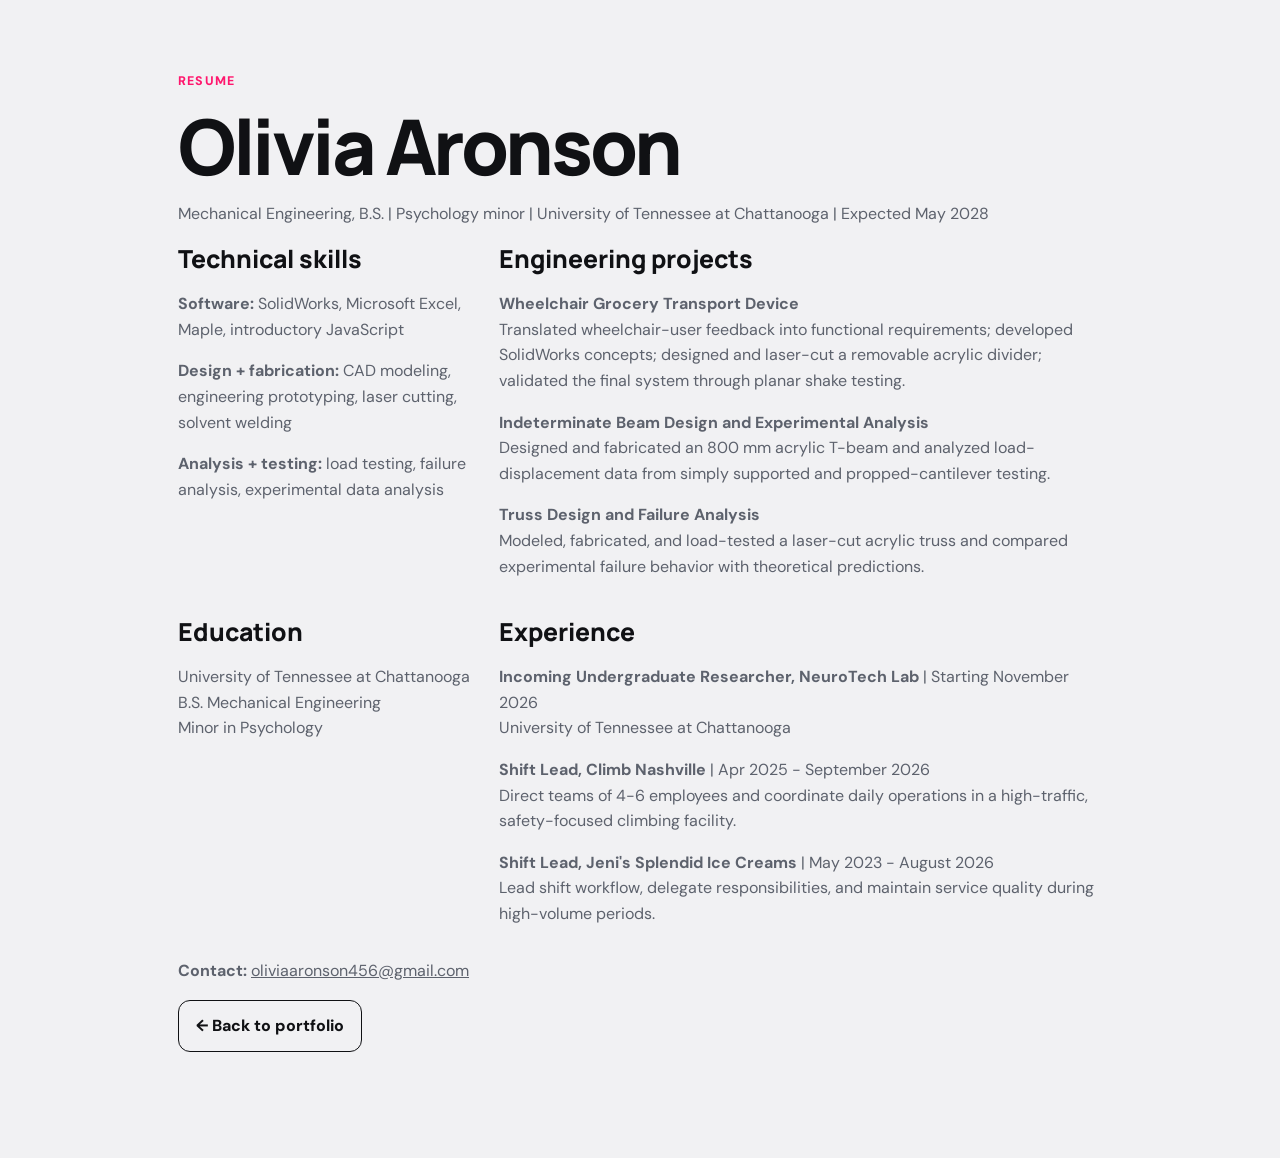
==== commit af005470: "Update research appointment and employment end dates" ====
--- a/resume.html
+++ b/resume.html
@@ -1 +1 @@
-<!doctype html><html lang="en"><head><meta charset="utf-8"><meta name="viewport" content="width=device-width,initial-scale=1"><title>Resume | Olivia Aronson</title><link rel="preconnect" href="https://fonts.googleapis.com"><link rel="preconnect" href="https://fonts.gstatic.com" crossorigin><link href="https://fonts.googleapis.com/css2?family=DM+Sans:wght@400;500;600;700&family=Manrope:wght@500;600;700;800&display=swap" rel="stylesheet"><link rel="stylesheet" href="styles.css"></head><body><main class="page-shell"><p class="meta">Resume</p><h1>Olivia Aronson</h1><p>Mechanical Engineering, B.S. | Psychology minor | University of Tennessee at Chattanooga | Expected May 2028</p><div class="resume-grid"><section><h2>Technical skills</h2><p><b>Software:</b> SolidWorks, Microsoft Excel, Maple, introductory JavaScript</p><p><b>Design + fabrication:</b> CAD modeling, engineering prototyping, laser cutting, solvent welding</p><p><b>Analysis + testing:</b> load testing, failure analysis, experimental data analysis</p></section><section><h2>Engineering projects</h2><p><b>Wheelchair Grocery Transport Device</b><br>Translated wheelchair-user feedback into functional requirements; developed SolidWorks concepts; designed and laser-cut a removable acrylic divider; validated the final system through planar shake testing.</p><p><b>Indeterminate Beam Design and Experimental Analysis</b><br>Designed and fabricated an 800 mm acrylic T-beam and analyzed load-displacement data from simply supported and propped-cantilever testing.</p><p><b>Truss Design and Failure Analysis</b><br>Modeled, fabricated, and load-tested a laser-cut acrylic truss and compared experimental failure behavior with theoretical predictions.</p></section><section><h2>Education</h2><p>University of Tennessee at Chattanooga<br>B.S. Mechanical Engineering<br>Minor in Psychology</p></section><section><h2>Experience</h2><p><b>Shift Lead, Climb Nashville</b> | Apr 2025 - September 2026<br>Direct teams of 4-6 employees and coordinate daily operations in a high-traffic, safety-focused climbing facility.</p><p><b>Shift Lead, Jeni's Splendid Ice Creams</b> | May 2023 - September 2026<br>Lead shift workflow, delegate responsibilities, and maintain service quality during high-volume periods.</p></section></div><p><b>Contact:</b> <a href="mailto:oliviaaronson456@gmail.com">oliviaaronson456@gmail.com</a></p><p><a class="button secondary" href="index.html">← Back to portfolio</a></p></main></body></html>
+<!doctype html><html lang="en"><head><meta charset="utf-8"><meta name="viewport" content="width=device-width,initial-scale=1"><title>Resume | Olivia Aronson</title><link rel="preconnect" href="https://fonts.googleapis.com"><link rel="preconnect" href="https://fonts.gstatic.com" crossorigin><link href="https://fonts.googleapis.com/css2?family=DM+Sans:wght@400;500;600;700&family=Manrope:wght@500;600;700;800&display=swap" rel="stylesheet"><link rel="stylesheet" href="styles.css"></head><body><main class="page-shell"><p class="meta">Resume</p><h1>Olivia Aronson</h1><p>Mechanical Engineering, B.S. | Psychology minor | University of Tennessee at Chattanooga | Expected May 2028</p><div class="resume-grid"><section><h2>Technical skills</h2><p><b>Software:</b> SolidWorks, Microsoft Excel, Maple, introductory JavaScript</p><p><b>Design + fabrication:</b> CAD modeling, engineering prototyping, laser cutting, solvent welding</p><p><b>Analysis + testing:</b> load testing, failure analysis, experimental data analysis</p></section><section><h2>Engineering projects</h2><p><b>Wheelchair Grocery Transport Device</b><br>Translated wheelchair-user feedback into functional requirements; developed SolidWorks concepts; designed and laser-cut a removable acrylic divider; validated the final system through planar shake testing.</p><p><b>Indeterminate Beam Design and Experimental Analysis</b><br>Designed and fabricated an 800 mm acrylic T-beam and analyzed load-displacement data from simply supported and propped-cantilever testing.</p><p><b>Truss Design and Failure Analysis</b><br>Modeled, fabricated, and load-tested a laser-cut acrylic truss and compared experimental failure behavior with theoretical predictions.</p></section><section><h2>Education</h2><p>University of Tennessee at Chattanooga<br>B.S. Mechanical Engineering<br>Minor in Psychology</p></section><section><h2>Experience</h2><p><b>Incoming Undergraduate Researcher, NeuroTech Lab</b> | Starting November 2026<br>University of Tennessee at Chattanooga</p><p><b>Shift Lead, Climb Nashville</b> | Apr 2025 - September 2026<br>Direct teams of 4-6 employees and coordinate daily operations in a high-traffic, safety-focused climbing facility.</p><p><b>Shift Lead, Jeni's Splendid Ice Creams</b> | May 2023 - August 2026<br>Lead shift workflow, delegate responsibilities, and maintain service quality during high-volume periods.</p></section></div><p><b>Contact:</b> <a href="mailto:oliviaaronson456@gmail.com">oliviaaronson456@gmail.com</a></p><p><a class="button secondary" href="index.html">← Back to portfolio</a></p></main></body></html>
